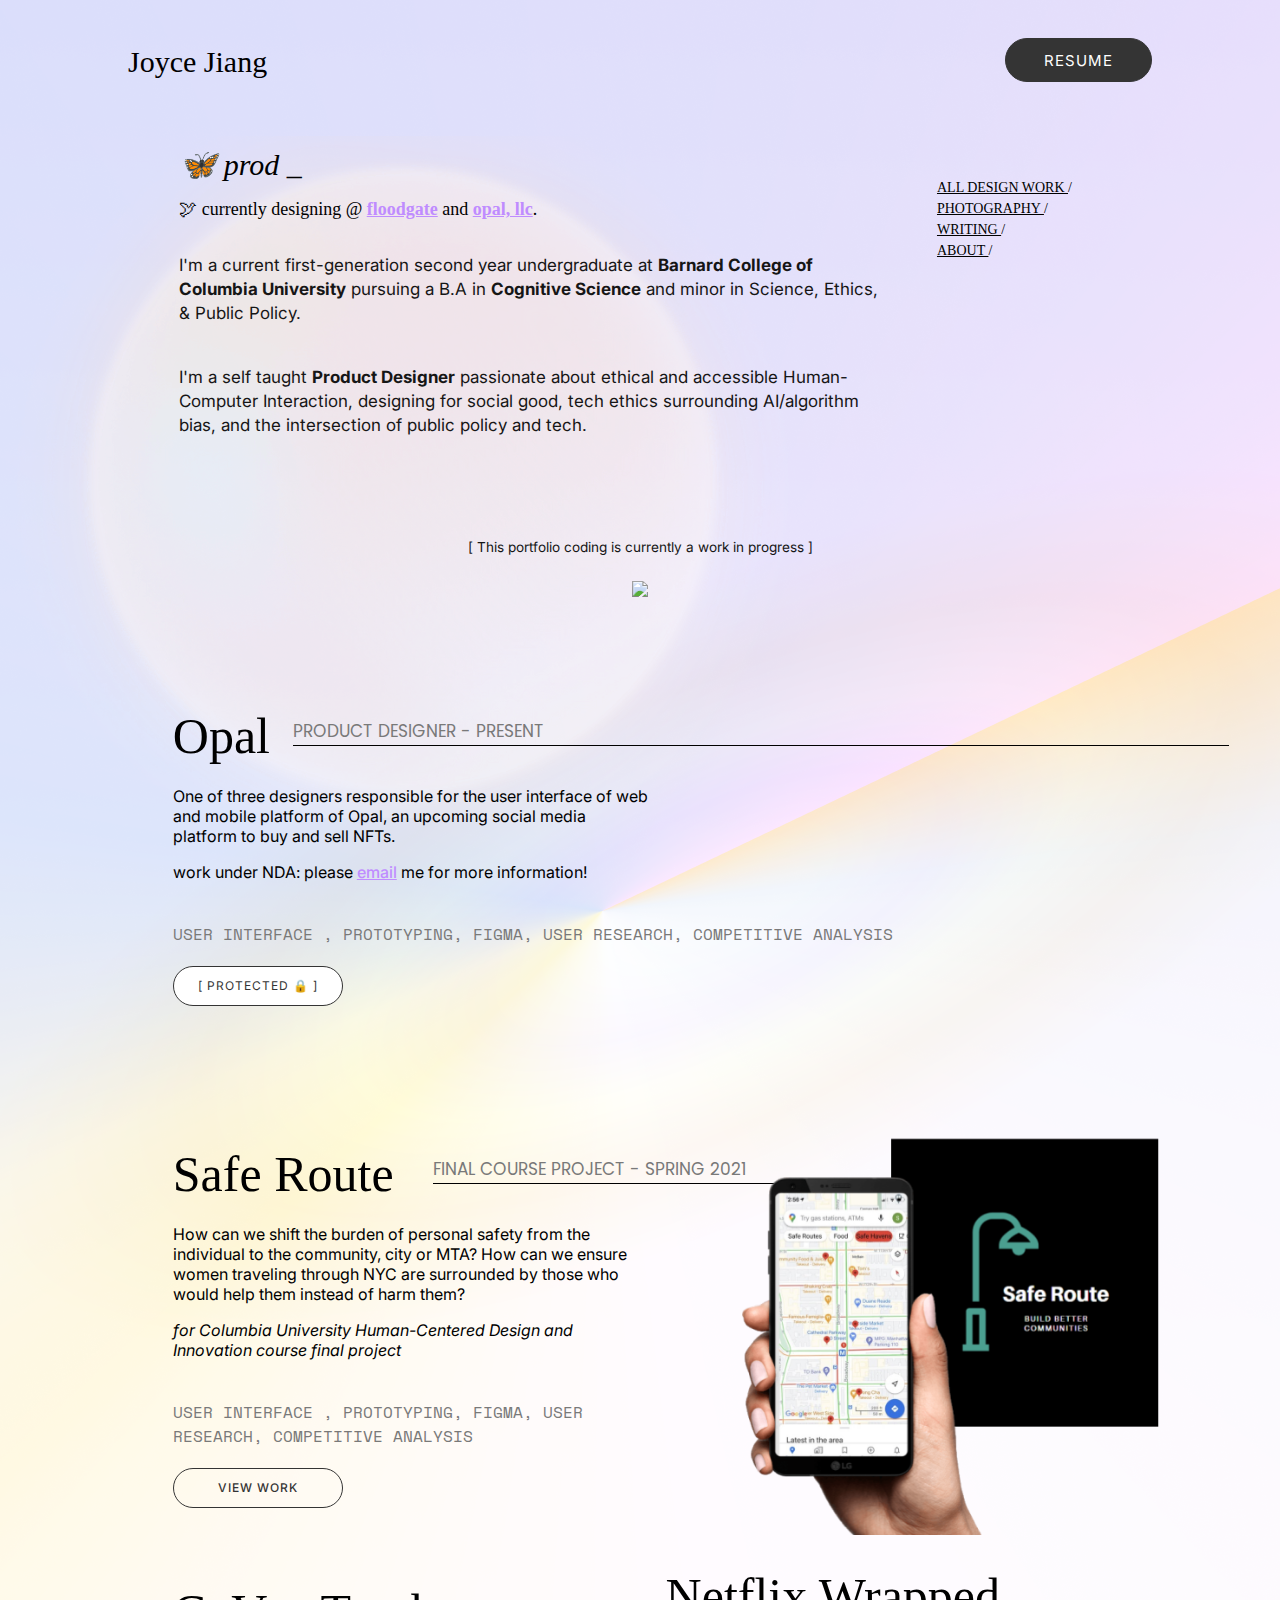
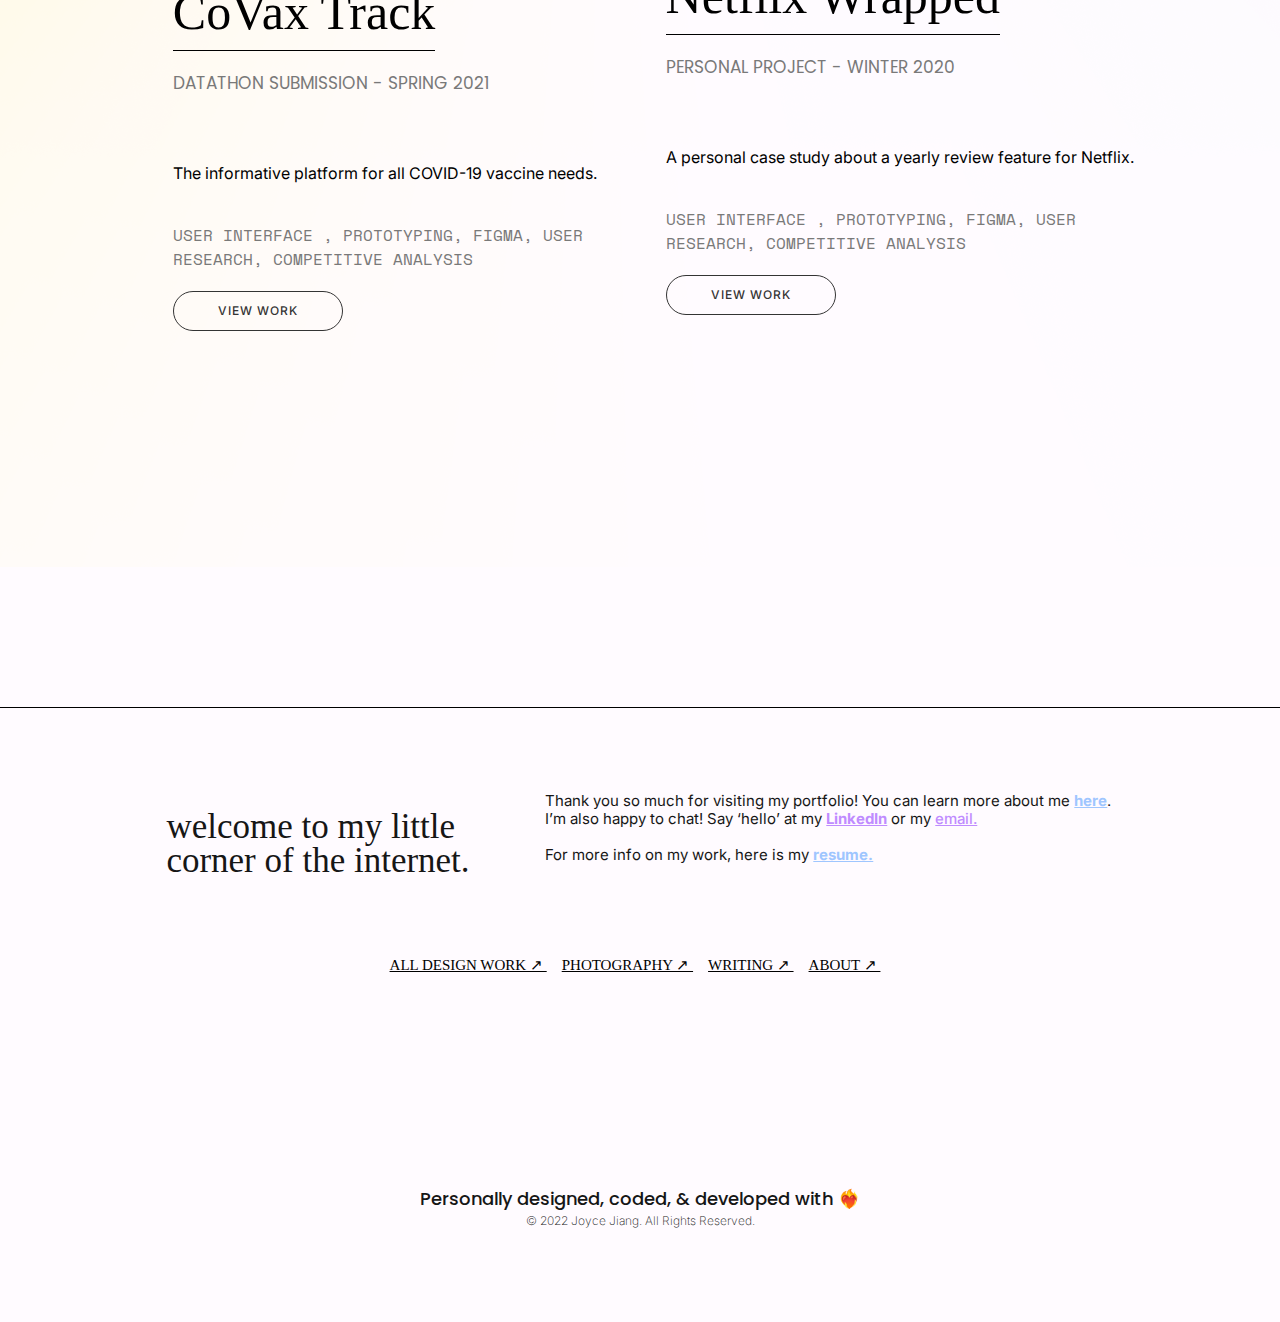
==== index.html @ e2beb971 "jan 1 minor edits from last" ====
<!DOCTYPE html>
<html lang="en">
  <head>
    <!-- bootstrap -->
    <link rel="stylesheet" href="https://stackpath.bootstrapcdn.com/bootstrap/4.3.1/css/bootstrap.min.css" integrity="sha384-ggOyR0iXCbMQv3Xipma34MD+dH/1fQ784/j6cY/iJTQUOhcWr7x9JvoRxT2MZw1T" crossorigin="anonymous">

    <meta charset="UTF-8">
    <meta name="description" content="Portfolio">
    <meta name="keywords" content="HTML, CSS, JavaScript">
   <meta name="author" content="Joyce Jiang, student at Barnard College">

    <title>Joyce Jiang | Portfolio</title>
    <link rel="shortcut icon" href="https://cdn-icons.flaticon.com/png/512/5846/premium/5846843.png?token=exp=1640408898~hmac=1f3a5d93629b63136ffb4ae230646868">

    <link rel="stylesheet" type="text/css" href="./css/style.css">
    <script src="https://ajax.googleapis.com/ajax/libs/jquery/2.1.3/jquery.min.js"></script>
    <script src="./js/index.js"></script>

     <meta name="viewport" content="width=device-width, initial-scale=1, shrink-to-fit=no">
     <!-- responsive design -->


      <!-- fonts -->
    <link rel="preconnect" href="https://fonts.gstatic.com">
    <link href="https://fonts.googleapis.com/css2?family=Inter:wght@300;400;500;600&display=swap" rel="stylesheet">
    <link href="https://fonts.googleapis.com/css2?family=Bellefair&display=swap" rel="stylesheet">
    <link href="https://fonts.googleapis.com/css2?family=Poppins:wght@500;600&display=swap" rel="stylesheet">
    <link rel="preconnect" href="https://fonts.gstatic.com" crossorigin>
    <link href="https://fonts.googleapis.com/css2?family=Space+Mono:ital,wght@0,400;0,700;1,400;1,700&display=swap" rel="stylesheet">
    <link href="https://fonts.googleapis.com/css2?family=Karla:wght@400;500;600&family=Space+Mono:ital,wght@0,400;0,700;1,400;1,700&display=swap" rel="stylesheet">
    <link rel="preconnect" href="https://fonts.gstatic.com" crossorigin>
  <link href="https://fonts.googleapis.com/css2?family=Libre+Caslon+Display&display=swap" rel="stylesheet">

  </head>

  <body>


    <nav>

      <div id="header">
        <span class="logo"> <a href="/">Joyce Jiang</a></span>

      <li><button class="resume_btn"><a href="https://drive.google.com/file/d/1JXN2VnirjGYLSc2lFNW6RbAVI03nHZUC/view?usp=sharing" target="_blank" >RESUME</a></button></li>
      </div>
      
    </nav>

  <div id="bioNlinks">

    <div class="bioBox">
      <h4 id="news">aspiring product designer / ux engineer ‣ she/they  ‣ NYC</h4><p>

      <h5>🕊 currently designing @ <a href="https://www.floodgate.com/"><b>floodgate</b></a> and <a href="https://www.linkedin.com/company/opal-la/mycompany/"><b>opal, llc</b></a>.</h5> 

      <br>

      <p>I'm a current first-generation second year undergraduate at <mark><b>Barnard College of Columbia University</b></mark> pursuing a B.A in <b><mark>Cognitive Science</mark></b> and minor in Science, Ethics, & Public Policy. </p>
      <BR>
      <p> I'm a self taught <b><mark>Product Designer</b></mark> passionate about ethical and accessible Human-Computer Interaction, designing for social good, tech ethics surrounding AI/algorithm bias, and the intersection of public policy and tech.
      </p> <br>
    </div>

    <script>(function (document) {
  const markers = [...document.querySelectorAll('mark')];
  
  const observer = new IntersectionObserver(entries => {
    entries.forEach((entry) => {
      if (entry.intersectionRatio > 0) {
        entry.target.style.animationPlayState = 'running';
        observer.unobserve(entry.target);
      }
    });
  }, {
    threshold: 0.8
  });
  
  markers.forEach(mark => {
    observer.observe(mark);
  });
})(document);</script>

    <div class='linkBox'>
      <span class="links">  <a href="https://www.notion.so/Design-Portfolio-a91e1d477b0a4b939ae954a51578eff0" target="_blank">ALL DESIGN WORK </a> / <span>
      <span class="links"> <a href="https://www.notion.so/Photography-Portfolio-e105809b7dbf46ec9c722bb00ac4fc60" target="_blank">PHOTOGRAPHY </a> / <span>
      <span class="links"><a href="./aboutme.html" target="_blank">WRITING </a> / <span>
      <span class="links"><a href="./about.html" target="_blank">ABOUT </a> / <span>
    </div>


  </div>

<p></p><p><p><p></p></p></p><br>

<p><center><small>[ This portfolio coding is currently a work in progress ]</small></center></p>

<center><a href="#featured"><img src="https://thumbs.gfycat.com/AcidicGlamorousCirriped-max-1mb.gif" height="50px"></a></center>

<p><p><p><p></p></p></p></p>

<div id="featured">

  <div class="project">
      <div class="column-32">
        <div class="description">
          <div class="titles_project">Opal</div>
          <div class="category">PRODUCT DESIGNER - PRESENT </div>
          <div class="details">
            One of three designers responsible for the user interface of web and mobile platform of Opal, an upcoming social media platform to buy and sell NFTs. <p></p>
            <p> work under NDA: please <a href = "mailto:jj3115@columbia.edu?subject = Feedback&body = Portfolio Inquiry: Opal, llc."><mark>email</mark></a> me for more information!</p>
          </div>
          <div class="tags">
            USER INTERFACE , PROTOTYPING, FIGMA, USER RESEARCH, COMPETITIVE ANALYSIS
          </div>
          <button class="btn-protect">[ PROTECTED 🔒 ]</button>
        </div>
      <!-- <div class="column-34"> -->
        <div class="featuredpost"><img src="https://static.wixstatic.com/media/6a9065_ade92d96174f4cf0b2f49026711b4fd1~mv2.png/v1/crop/x_0,y_76,w_1468,h_1706/fill/w_608,h_704,al_c,q_90,usm_0.66_1.00_0.01/BlueBusinesscard.webp" loading="eager" alt=""></div>
      <!-- </div> -->
    </div>
  </div> <!-- end of project -->

    <div class="project">
      <div class="column-32">
        <div class="description">
          <div class="titles_project">Safe Route</div>
          <div class="sfroutes-category">FINAL COURSE PROJECT - SPRING 2021 </div>
          <div class="details">
            <p>How can we shift the burden of personal safety from the individual to the community, city or MTA? How can we ensure women traveling through NYC are surrounded by those who would help them instead of harm them? </p>
            <p><i>for Columbia University Human-Centered Design and Innovation course final project </i> <p></p>
          </div> <!--details -->
          <div class="tags">
            USER INTERFACE , PROTOTYPING, FIGMA, USER RESEARCH, COMPETITIVE ANALYSIS
          </div> <!-- tags -->
          <button class="btn-reg"><a href="https://www.notion.so/Safe-Routes-b68aa414918341fa910c7f19296415b1">VIEW WORK</a></button>
        </div>
       <div class="column-34"> 
        <div class="sffeaturedpost"><img src="images/safe routes.png" loading="eager" alt=""></div>
    </div> 
    </div>
  </div>

  <div id="row">
    <div class="column">
      <div class="description">
        <div class="titles_project-2column">CoVax Track</div><p>
        <div class="category-2column">DATATHON SUBMISSION - SPRING 2021</div>
        <div class="featuredpostrow"><img src="https://static.wixstatic.com/media/6a9065_807fdd392ed64471b78038129ff59462~mv2.png/v1/fill/w_842,h_516,al_c,q_90,usm_0.66_1.00_0.01/mock%20up.webp" loading="eager" alt=""></div>
        <div class="details">
        The informative platform for all COVID-19 vaccine needs.</div>
        <div class="tags">
        USER INTERFACE , PROTOTYPING, FIGMA, USER RESEARCH, COMPETITIVE ANALYSIS</div>
        <button class="btn-reg"><a href="https://joycejiang.notion.site/CoVax-Track-cf80c15cdeb54f0dbd76ba4e8674e4fd">VIEW WORK</a></button>
      </div>
    </div>

    <div class="column">
      <div class="description">
        <div class="titles_project-2column">Netflix Wrapped</div>
        <div class="category-2column">PERSONAL PROJECT - WINTER 2020</div>

        <div class="featuredpostrow"><img src="https://static.wixstatic.com/media/6a9065_60569b303e704c7bbda3bed0ea19e1a0~mv2.png/v1/fill/w_693,h_414,al_c,lg_1,q_85/mockups%201.webp" loading="eager" alt=""></div>

        <div class="details">
        A personal case study about a yearly review feature for Netflix.</div>

        <div class="tags">
        USER INTERFACE , PROTOTYPING, FIGMA, USER RESEARCH, COMPETITIVE ANALYSIS</div>

        <button class="btn-reg"><a href="https://joycejiang.notion.site/Netflix-Wrapped-App-Feature-b109b94b10bf4c6badf181b36fa9b4f2">VIEW WORK</a></button>
      </div>
    </div>
  </div> <!-- end of row? -->
</div> <!-- featured -->


</body>

<footer>

<div id="footer_outer">

  <div class="footer_left"><span class="footerwelcome">welcome to my little <br>corner of the<span class="hoverline"> internet.</span></span></div>

  <div class="footer_about">

    Thank you so much for visiting my portfolio! You can learn more about me <a style="color:#9FC6FF;" href="./aboutme.html"><strong>here</strong></a>. I’m also happy to chat! Say ‘hello’ at my <a style="color:#99FC6FF;" href="https://www.linkedin.com/in/joyce--jiang/"><b>LinkedIn</b></a> or my <a href="mailto:jj3115@columbia.edu">email.</a>

    <p><br>For more info on my work, here is my <a style ="color: #9FC6FF;" href="https://drive.google.com/file/d/1JXN2VnirjGYLSc2lFNW6RbAVI03nHZUC/view?usp=sharing" target="_blank" ><strong>resume.</strong></a></p>

  </div>

  
    <div id="links">
      <center>
        <a href="https://www.notion.so/Design-Portfolio-a91e1d477b0a4b939ae954a51578eff0" target="_blank"><span class="hoverline">ALL DESIGN WORK ↗ </span></a>  &nbsp;&nbsp;

        <a href="https://www.notion.so/Photography-Portfolio-e105809b7dbf46ec9c722bb00ac4fc60" target="_blank"><span class="hoverline">PHOTOGRAPHY ↗ </span></a> &nbsp;&nbsp;

        <a href="./writing.html" target="_blank"><span class="hoverline"> WRITING ↗ </span></a> &nbsp;&nbsp;

        <a href="./aboutme.html" target="_blank"><span class="hoverline"> ABOUT ↗ </span></a>&nbsp;&nbsp;

    </center>
  </div>

  <div id="creds">
    <center>
    <h3>Personally designed, coded, & developed with ❤️‍🔥</h3>
    <p style="font-size:12px; font-weight:200;">© 2022 Joyce Jiang. All Rights Reserved.</p>
  </center>
  </div>

</div>
</footer>

</div>

</html>
---- css/style.css ----
::-webkit-scrollbar-thumb:vertical {
  background-color:#eee;
  -moz-border-radius:10px;
  -webkit-border-radius:10px;
}

::-webkit-scrollbar {
  width:7px;
  height:5px;
  background-image:linear-gradient(120deg, #FFE2B7 0%, #FCDFFF 100%);;
}

@font-face {
  font-family: "Ogg";
  src: url(./fonts/Ogg.ttf) format("truetype");
}

body {
  background-image: url(../images/background.png);
  background-position: center top;
  background-repeat: no-repeat;
  background-width: 100% auto;
  background-color: #FFFBFF;
  /*margin: auto;
  width: 80%;
  max-width: 1125px;
  min-width: 300px;*/
  color: #161616;
  text-align: left;
  font-family: 'Inter', sans-serif;
  font-size: 17px;
  cursor: url(http://i.imgur.com/2qleX.jpg), auto;
}

a{
  font-weight: 500;
  text-decoration: underline;
  color: #BF8CFF;
  cursor: url(http://i.imgur.com/2qleX.jpg), auto;
  transition:800ms ease all;
}

a:hover{
  color:  #9FC6FF;
  cursor: url(http://i.imgur.com/IepP2.jpg), auto;
  transition:800ms ease all;
}

#header {
  width:100%; 
  display: flex;
  justify-content: space-between;
  padding: 3% 10% 3% 10%;
}

.logo a{
  padding-top: 2%;
  font-family: "Ogg";
  color: black;
  font-size: 30px;
  font-weight: 400;
  text-decoration: none;
}

h1{
  font-family: 'Ogg';
  color: black;
  font-size: 30px;
  font-weight: 400;
  line-height: 15px;
  cursor: url(http://i.imgur.com/2qleX.jpg), auto;
}

h2{
  font-family: "Ogg";
  color: black;
  font-size: 25px;
  font-weight: 400;
  display:inline;
  line-height: 15px;
}

h3{
  font-family: 'Poppins', sans-serif;
  font-size: 18px;
}

h4{
  font-family: 'Ogg';
  color: black;
  font-size: 30px;
  font-weight: 500;
  font-style: italic;
}

h5{
  font-family: 'Ogg';
  color: black;
  font-size: 18px;
  font-weight: 400;
}

.hoverline {
  background-image: linear-gradient(120deg, #FFE2B7 0%, #FCDFFF 100%);
  background-repeat: no-repeat;
  background-size: 100% 0px;
  background-position: 0 57%;
  left: -2.5px;
  transition: background-size 0.25s ease-in;
}

.hoverline:hover {
  background-size: 100% 15px;
  background-position: 0 57%;
}

mark {
  --color1: #E9F4E8;
  --color2: #9FC6FF;
  --bg-height: 20%;
  all: unset;
  background-image: linear-gradient(var(--color1), var(--color2));
  background-position: 0 100%;
  background-repeat: no-repeat;
  background-size: 0 var(--bg-height);
  animation: highlight 800ms 1 ease-out;
  animation-fill-mode: forwards;
  animation-play-state: paused;
}

@keyframes highlight {
  to {
    background-size: 100% var(--bg-height);
  }
}

nav{
  background: transparent;
  width: 100%;
  text-align:center;
}

nav li{
    display:inline-block;
}

nav li a{
    color: #343434;
    text-decoration: none;
    font-size: 18px;
    font-family: 'Inter', sans-serif;
    font-weight: 400;
    letter-spacing: 1px;
    transition: 1s;
    background-image: linear-gradient(120deg, #9FC6FF 0%, #E9F4E8 100%);
    background-repeat: no-repeat;
    background-size: 100% 0px;
    background-position: 0 90%;
    transition: background-size 1s ease-in;
}

nav li a:hover{
  transition: 1s;
  background-size: 100% 5px;
  background-position: 0 57%;
}

.resume_btn{
  font-family: 'Inter', sans-serif;
  font-weight: 400;
  letter-spacing: 1px;
  border-radius: 25px;
  border: 1px solid #343434;
  background: #343434;
  width: 147px;
  height: 44px;
  transition:800ms ease all;
}


.resume_btn a{
  color: #fff;
  font-size: 15px;
  text-decoration: none;
  transition:800ms ease all;
}

.resume_btn:hover{
  border: 1px solid #343434;
  background: transparent;
  color:#343434;
  transition:800ms ease all;
}

.resume_btn a:hover{
  color:#343434;
  text-decoration: none;
  transition:800ms ease all;
}

.btn{
  left:0px;
  font-family: 'Inter', sans-serif;
  font-weight: 400;
  letter-spacing: 1px;
  border-radius: 25px;
  border: 1px solid #343434;
  background: #343434;
  position:relative;
  width: 147px;
  height: 44px;
  transition:800ms ease all;
}

.btn a{
  color: #fff;
  font-size: 15px;
  text-decoration: none;
  transition:800ms ease all;
}

.btn:hover{
  border: 1px solid #343434;
  background: transparent;
  color:#343434;
  transition:800ms ease all;
}

.btn a:hover{
  color:#343434;
  text-decoration: none;
  transition:800ms ease all;
}

#bioNlinks {
  width: 100%;
  padding: 2% 12% 0% 14%;
  align-items: center;
  display: inline-flex;
  /*margin: auto;
  justify-content: space-around;
  */
}

.bioBox {
  width: 60%;
  line-height:24px;
  height: auto;
  flex-grow: 1;
}

.linkBox {
  width: 25%;
  height: 100px;
  text-align: left;
  margin-top:-18%;
  padding-left: 5%;
}

.links{
  font-family: "Ogg";
  color: black;
  font-size: 14px;
  font-weight: 400;
  display:block;
  text-align:left;
}

.links a{
  color: black;
}


#row {
  flex-direction: row;
}

hr{
  display: inline-grid;
  height: 1px;
  border: 0;
  border-top: 1px solid black;
  margin: 1em 0;
  width:30%;
  padding: 2px;
}

#featured {
  padding: 0% 13% 0% 10%;
}

.project {
  display: -webkit-box;
  display: -webkit-flex;
  display: -ms-flexbox;
  display: flex;
  width: 000px;
  height: 470px;
  max-width: 100%;
  min-width: 100%;
  margin-right: 0px;
  margin-bottom: 0px;
  margin-left: 0px;
  -webkit-box-orient: vertical;
  -webkit-box-direction: normal;
  -webkit-flex-direction: column;
  -ms-flex-direction: column;
  flex-direction: column;
  -webkit-box-pack: center;
  -webkit-justify-content: center;
  -ms-flex-pack: center;
  justify-content: center;
  text-decoration: none;
}

.project-2column {
  display: -webkit-box;
  display: -webkit-flex;
  display: -ms-flexbox;
  display: flex;
  width: 000px;
  height: 440px;
  max-width: 50%;
  min-width: 50%;
  margin-right: 0px;
  margin-bottom: 0px;
  margin-left: 0px;
  -webkit-box-orient: vertical;
  -webkit-box-direction: normal;
  -webkit-flex-direction: column;
  -ms-flex-direction: column;
  flex-direction: column;
  -webkit-box-pack: center;
  -webkit-justify-content: center;
  -ms-flex-pack: center;
  justify-content: center;
  text-decoration: none;
}

.column-32 {
  display: -webkit-box;
  display: -webkit-flex;
  display: -ms-flexbox;
  display: flex;
  -webkit-box-align: center;
  -webkit-align-items: center;
  -ms-flex-align: center;
  align-items: center;
}

.description {
  margin-top: 0%;
  margin-left: 3.5vw;
}

.titles_project{
  font-family: "Ogg";
  color: black;
  font-size: 50px;
  font-weight: 400;
  text-align:left;
  float: left;
  -webkit-box-pack: start;
  -webkit-justify-content: flex-start;
  -ms-flex-pack: start;
  justify-content: flex-start;
}

.titles_project-2column{
  font-family: "Ogg";
  color: black;
  border-bottom:  1px solid black;
  font-size: 50px;
  font-weight: 400;
  text-align:left;
  float: left;
  margin-top: 2px;
}

.category{
  border-bottom: 1px solid black;
  font-family: 'Poppins', sans-serif;
  color:#797979;
  text-align: left;
  margin-left: 120px;
  margin-top: 20px;
  width: 130%;
  -webkit-box-pack: start;
  -webkit-justify-content: flex-start;
  -ms-flex-pack: start;
  justify-content: flex-start;
}

.category-2column{
  font-family: 'Poppins', sans-serif;
  color:#797979;
  text-align: left;
  width: auto;
  display: inline-grid;
  padding-top: 20px;
}


.column {
  float: left;
  width: 50%;
}

/* Clear floats after the columns */
.row:after {
  content: "";
  display: table;
  clear: both;
}

.sfroutes-category{
  border-bottom: 1px solid black;
  font-family: 'Poppins', sans-serif;
  color:#797979;
  text-align: left;
  margin-left: 260px;
  margin-top: 20px;
  width: 105%;
  -webkit-box-pack: start;
  -webkit-justify-content: flex-start;
  -ms-flex-pack: start;
  justify-content: flex-start;
}

.details {
  width: 480px;
  margin-top: 40px;
  margin-bottom: 40px;
  color: #000;
  font-size: 16px;
  line-height: 20px;
  font-weight: 400;
  text-decoration: none;
}

.featuredpost img {
  max-height: 400px;
  margin-left: 7vw;
  margin-top: 2vw;
  transition:800ms ease all;
}

.sffeaturedpost img {
  max-height: 400px;
  margin-left: 7vw;
  margin-top: 2vw;
  transition:800ms ease all;
}

.featuredpost img: hover{
  margin-top: 6vw;
  transition:800ms ease all;
}

.featuredpostrow img {
  max-height: 270px;
  margin-top: 2vw;
  transition:800ms ease all;
}

.featuredpostrow: hover{
  margin-top: 16vw;
  transition:800ms ease all;
}

.tags {
  font-family: 'Space Mono', monospace;
  color:#797979;
  font-size: 16px;
  display: -webkit-box;
  display: -webkit-flex;
  display: -ms-flexbox;
  display: flex;
  margin-top: 0px;
  -webkit-box-pack: start;
  -webkit-justify-content: flex-start;
  -ms-flex-pack: start;
  justify-content: flex-start;
}

.tag {
  font-family: 'Space Mono', monospace;
  color: #fff;
  font-size: 15px;
  font-weight: 300;
  text-align: center;
  width: auto;
}


.btn-protect{
  font-family: 'Inter', sans-serif;
  font-weight: 400;
  letter-spacing: 1px;
  border-radius: 20px;
  position:relative;
  width: 170px;
  height: auto;
  border: 1px solid #343434;
  background: white;
  color:#343434;
  margin-top:  20px;
  padding: 10px;
  font-size:  12px;
  transition:800ms ease all;
  cursor: no-drop;
}

.btn-reg{
  font-family: 'Inter', sans-serif;
  font-weight: 400;
  letter-spacing: 1px;
  border-radius: 20px;
  position:relative;
  width: 170px;
  height: auto;
  border: 1px solid #343434;
  background: transparent;
  color:#343434;
  margin-top:  20px;
  padding: 10px;
  font-size:  12px;
  transition:800ms ease all;
  cursor: no-drop;
}

.btn-reg a{
  color:#343434;
  text-decoration: none;
  transition:800ms ease all;
}

.btn-reg:hover{
  border: 1px solid #343434;
  background: #343434;
  text-color:#fff;
  transition:800ms ease all;
}

.btn-reg a:hover{
  color:#fff;
  text-decoration: none;
  transition:800ms ease all;
}


/* footer */

#footer_outer{
  margin-top: 750px;
  width: 100%;
  border-top: 1px solid black;
  padding: 5% 13% 0% 13%;
}

.footerwelcome{
  display: inline;
  font-family: "Ogg";
  font-size: 35px;
  line-height:30px;
}

.footer_left{
  margin-top: 30px;
  padding-top: 10px;
  width: 40%;
  Float: left;
  display:inline;
  height: 150px;
}

.footer_about{
  width: 60%;
  float: right;
  display:inline;
  font-size:15px;
  line-height:18px;
  font-weight:400;
  margin-bottom: 50px;
  margin-top: 10px;
  padding-top: 10px;
  height:auto;
}

#creds{
  text-align: center;
  display:block;
  margin-top:220px;
  line-height:5px;
  padding-bottom: 80px;
}


#links{
  text-align: right;
  margin-top:20%;
  line-height:5px;
}

#links a{
  font-family: "Ogg";
  color: black;
  font-size: 15px;
  font-weight: 400;
  display:inline;
  text-align:right;
}

/* sizing layouting */
@media screen and (min-width:  1920px){
  .featured {
    margin-right: 260px;
    margin-left: 260px;
  }

  .project {
    width: auto;
    height: 680px;
  }
  .details {
    width: 70%;
  }
  /*
  .featuredpostimg {
    max-width: 100%;
    max-height: 100%;
    margin-left: 0vw;
  } */
  .detailtag {
    width: 130px;
  }
  .detailtag.ux {
    width: 20%;
  }
  .detailtag.ui {
    width: 18%;
  }
}

@media screen and (min-width:  1440px){
  .featured{
    margin-right:  100px;
    margin-left:  100px;
  }
  .detailtag {
    width: 130px;
  }
  .featuredpostimg {
    margin-left: -1vw;
  }
  .detailtag.animations {
    width: 32%;
  }

}


@media screen and (min-width:  1280px){
   .project {
    margin-bottom: 0px;
  }

  .featuredpostimg {
    max-width: 100%;
    max-height: 100%;
    margin-left: 1vw;
  }

   .projectlink {
    margin-bottom: 60px;
    text-decoration: none;
  }

  .tags {
    -webkit-box-pack: start;
    -webkit-justify-content: flex-start;
    -ms-flex-pack: start;
    justify-content: flex-start;
  }
  .tag {
    color: #fff;
    font-size: 15px;
    font-weight: 300;
  }
  .detailtag {
    width: 128px;
    margin-right: 40px;
  }
  .detailtag.case {
    width: 80px;
  }
  .detailtag.ui {
    width: 140px;
  }
}

@media screen and (max-width: 991px){
.project {
    height: auto;
    max-height: 100%;
    min-height: 100%;
    -webkit-box-pack: center;
    -webkit-justify-content: center;
    -ms-flex-pack: center;
    justify-content: center;
    -webkit-box-align: stretch;
    -webkit-align-items: stretch;
    -ms-flex-align: stretch;
    align-items: stretch;
  }

  .column-32 {
    display: -webkit-box;
    display: -webkit-flex;
    display: -ms-flexbox;
    display: flex;
    -webkit-box-orient: vertical;
    -webkit-box-direction: normal;
    -webkit-flex-direction: column;
    -ms-flex-direction: column;
    flex-direction: column;
    -webkit-flex-wrap: nowrap;
    -ms-flex-wrap: nowrap;
    flex-wrap: nowrap;
  }

  .description {
    margin-left: 15vw;
    margin-top:  5vw;
  }

  .details {
    width: 480px;
    margin-top: 20px;
    margin-bottom: 40px;
    padding-bottom: 0px;
    font-size: 12px;
  }

  .column-34 {
    display: -webkit-box;
    display: -webkit-flex;
    display: -ms-flexbox;
    display: flex;
    height:  100px;
    margin-top: 10px;
  }

  .tags {
    display: none;
  }

}

@media screen and (max-width:  767px){
  .project {
    height: auto;
  }
  .description {
    margin-top: 10%;
  }
  .details {
    width: auto;
    font-size: 12px;
    line-height: 15px;
  }
  .featuredpostimg {
    max-width: 100%;
    max-height: 100%;
    margin-left: 1vw;
  }
}

@media screen and (max-width: 500px){

  .logo a{
    padding-bottom: 5%;
    font-size: 20px;
  }

  .resume_btn{
    width: 107px;
    height: 34px;
  }

  .resume_btn a{
    font-size: 11px;
  }

  #bioNlinks{
    padding: 4% 10% 0% 10%;
    display: block;
  }

  .bioBox {
    width: 100%;
    line-height:24px;
    flex-grow: 1;
    font-size: 13px;
    line-height: 19px;
  }

  .linkBox {
    width: 100%;
    margin-top: 1%;
    height: 5%;
    padding-left: 0%;
  }

  .links{
    font-size: 12px;
    padding-right: 5%;
    display:inline-flex;
    text-align: center;
    justify-content: space-between;
  }

  h4{ /* typinig title */
    font-size: 19px;
  }

  h5{ /*currently headline */
    font-size: 14px;
  }

  #featured {
    padding: 0% 10% 0% 10%;
    width: 100%;
  }

  .description {
    margin-left: 0%;
  }

  .details {
    width: 100%;
    font-size: 12px;
    line-height: 20px;
    padding-top: 3%;
  }

  .tags {
    font-size: 13px;
  }

  .btn-protect{
    width: 147px;
    height: 36px;
    font-size:  11px;
    margin-top: 30%;
    margin-left: 60%;
  }

  .titles_project{
    font-size: 30px;
  }

  .category{
    font-size: 15px;
    margin-left: 22%;
    margin-top: 2%;
    width: 80%;
  }

  .featuredpost img {
    max-height: 200px;
    margin-left: -40%;
    margin-top: -90%;
    z-index:  0.2;
  }

  .sffeaturedpost img {
    max-height: 180px;
    margin-left: 35%;
    margin-top: -50%;
    transition:800ms ease all;
  }

  .btn-reg{
    width: 137px;
    height: 37px;
    font-size:  11px;
  }

  .sfroutes-category{
    font-size: 15px;
    margin-left: 0%;
    margin-top:14%;
    width: 100%;
  }

  .category-2column{
    font-size:  15px;
    padding-top: 2%;
    margin-left: 0%;
    margin-top:0%;
    width: 100%;
    border-bottom:  1px solid black;
    }

  #row {
    flex-direction: column;
  }

  .column {
    float: left;
    width: 100%;
  }

  .titles_project-2column{
    font-size: 20px;
    margin-top: 2px;
    border: none;
  }

  .featuredpostrow img {
    max-width: 100%;
  }


  #footer_outer{
    margin-top:260%;
    width: 100%;
    border-top: 1px solid black;
    padding: 5% 5% 0% 5%;
    display: block;
    flex-direction:  column;
  }

  .footerwelcome{
    display: inline;
    font-family: "Ogg";
    font-size: 15px;
    line-height:20px;
  }

  .footer_left{
    margin-top: 4%;
    padding-top: 2%;
    height: 150px;
    display: block;
    width: 50%;
    flex-direction:  column;
  }

  .footer_about{
    font-size:11px;
    line-height: 13px;
    padding-top: 0%;
    display: block;
    flex-direction:  column;
    width: 50%;
  }

    #creds{
    text-align: center;
    display:block;
    margin-top:10%;
    line-height:5px;
    padding-bottom: 30px;
  }

  #links{
    margin-top:37%;
    line-height:5px;
    width:  100%;
    flex-direction:  row;
  }

  #links a{
    display:inline-block;
    width:  100%;
    padding: 0.9%;
    font-size: 13px;
    line-height: -3px;
  }
  h3{/* personally designed */
    font-family: 'Poppins', sans-serif;
    font-size: 14px;
  }

}
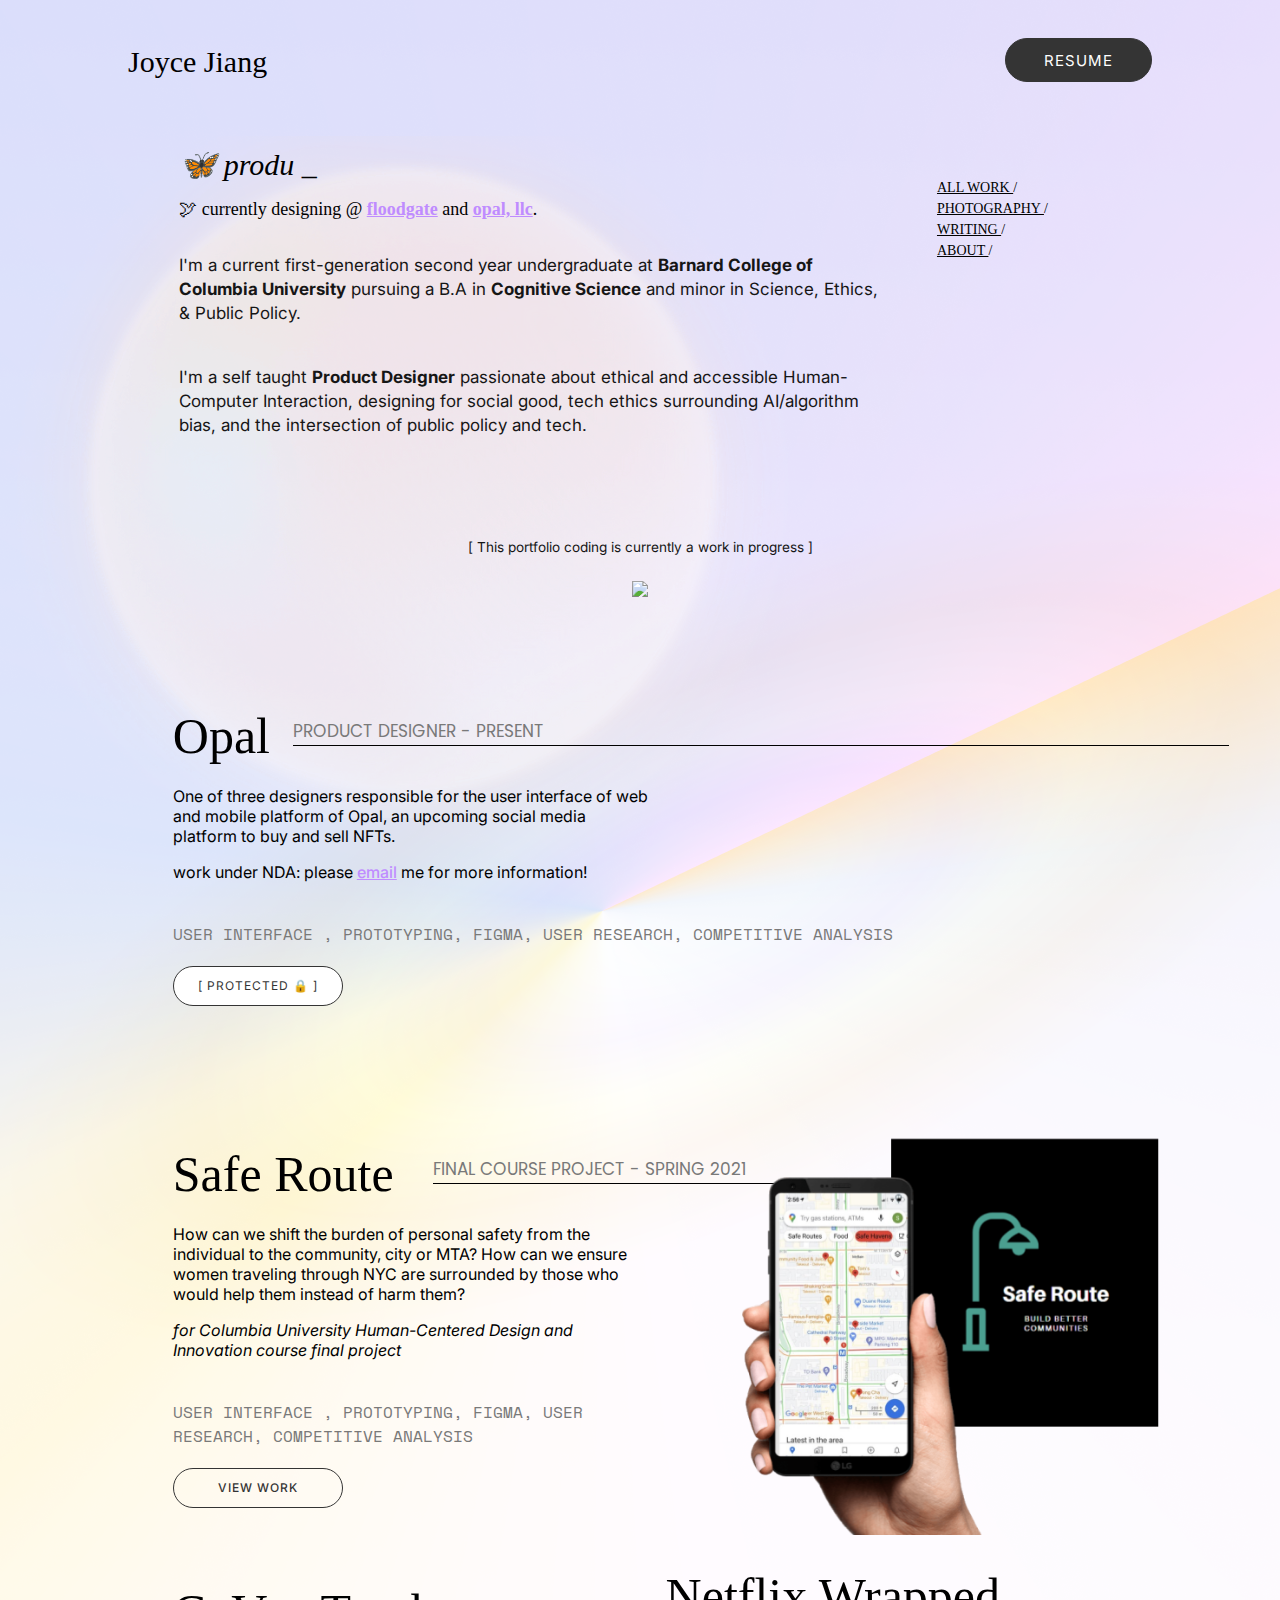
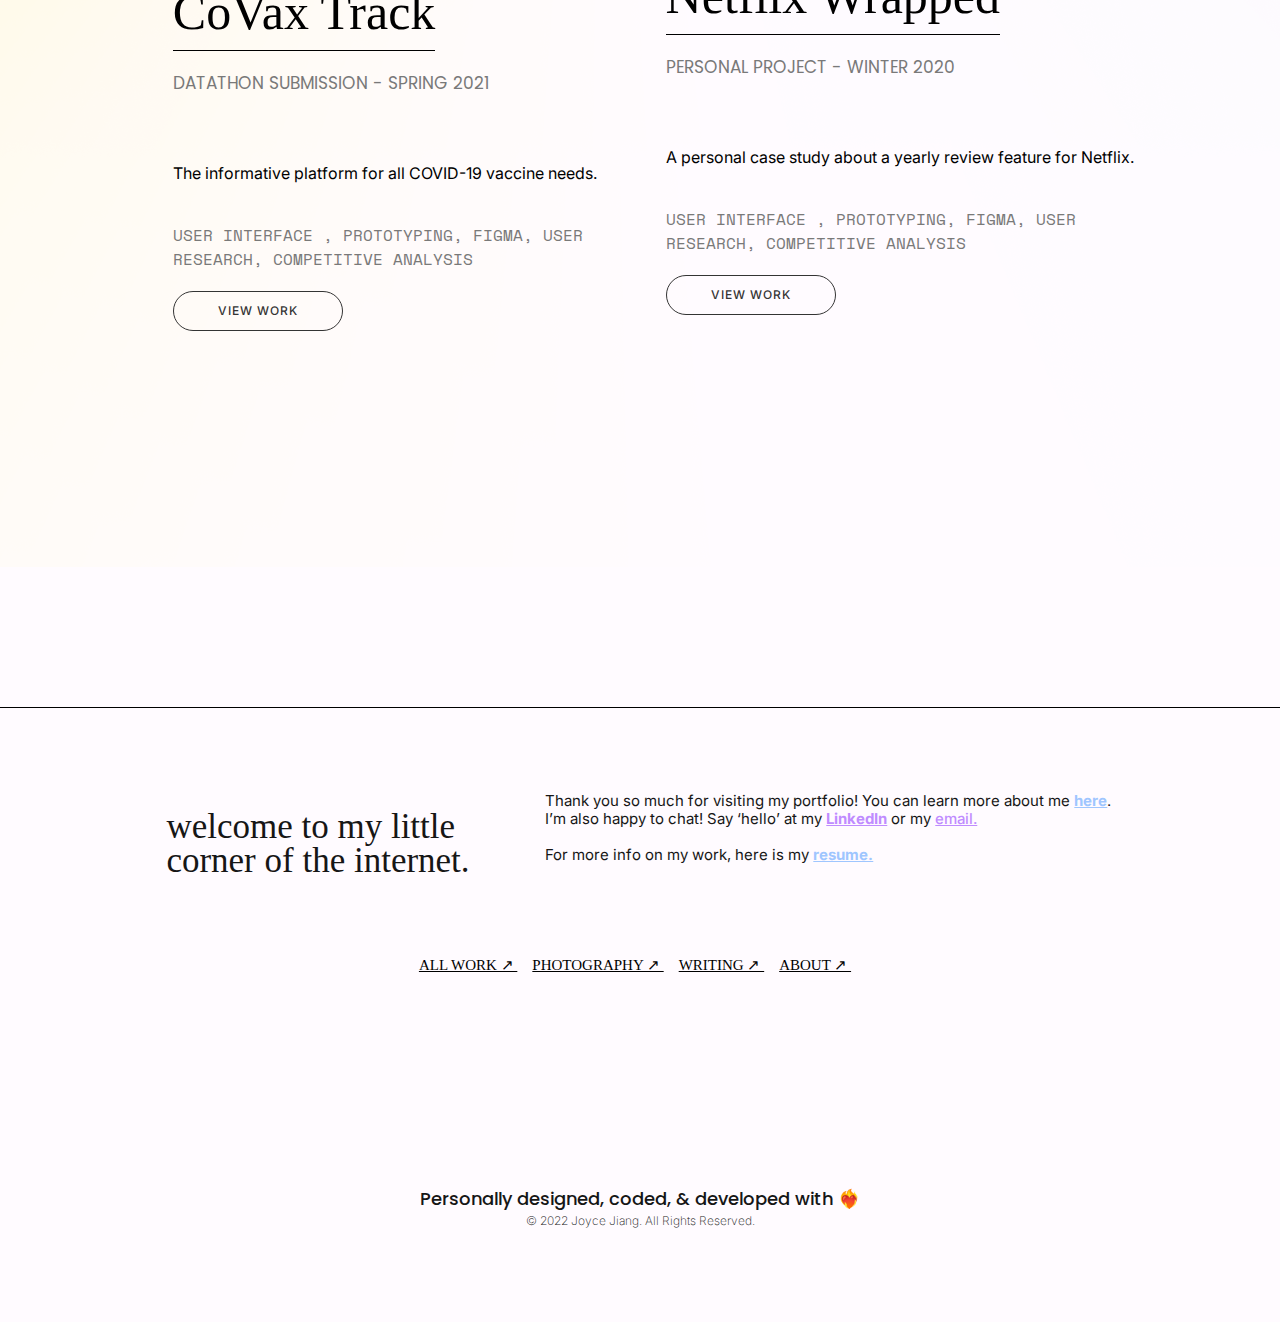
==== commit 2432a045: "sf case study page" ====
--- a/index.html
+++ b/index.html
@@ -81,9 +81,9 @@
 })(document);</script>
 
     <div class='linkBox'>
-      <span class="links">  <a href="https://www.notion.so/Design-Portfolio-a91e1d477b0a4b939ae954a51578eff0" target="_blank">ALL DESIGN WORK </a> / <span>
+      <span class="links">  <a href="https://www.notion.so/Design-Portfolio-a91e1d477b0a4b939ae954a51578eff0" target="_blank">ALL WORK </a> / <span>
       <span class="links"> <a href="https://www.notion.so/Photography-Portfolio-e105809b7dbf46ec9c722bb00ac4fc60" target="_blank">PHOTOGRAPHY </a> / <span>
-      <span class="links"><a href="./aboutme.html" target="_blank">WRITING </a> / <span>
+      <span class="links"><a href="./writing.html" target="_blank">WRITING </a> / <span>
       <span class="links"><a href="./about.html" target="_blank">ABOUT </a> / <span>
     </div>
 
@@ -184,7 +184,7 @@
 
   <div class="footer_about">
 
-    Thank you so much for visiting my portfolio! You can learn more about me <a style="color:#9FC6FF;" href="./aboutme.html"><strong>here</strong></a>. I’m also happy to chat! Say ‘hello’ at my <a style="color:#99FC6FF;" href="https://www.linkedin.com/in/joyce--jiang/"><b>LinkedIn</b></a> or my <a href="mailto:jj3115@columbia.edu">email.</a>
+    Thank you so much for visiting my portfolio! You can learn more about me <a style="color:#9FC6FF;" href="./about.html"><strong>here</strong></a>. I’m also happy to chat! Say ‘hello’ at my <a style="color:#99FC6FF;" href="https://www.linkedin.com/in/joyce--jiang/"><b>LinkedIn</b></a> or my <a href="mailto:jj3115@columbia.edu">email.</a>
 
     <p><br>For more info on my work, here is my <a style ="color: #9FC6FF;" href="https://drive.google.com/file/d/1JXN2VnirjGYLSc2lFNW6RbAVI03nHZUC/view?usp=sharing" target="_blank" ><strong>resume.</strong></a></p>
 
@@ -193,13 +193,13 @@
   
     <div id="links">
       <center>
-        <a href="https://www.notion.so/Design-Portfolio-a91e1d477b0a4b939ae954a51578eff0" target="_blank"><span class="hoverline">ALL DESIGN WORK ↗ </span></a>  &nbsp;&nbsp;
+        <a href="https://www.notion.so/Design-Portfolio-a91e1d477b0a4b939ae954a51578eff0" target="_blank"><span class="hoverline">ALL WORK ↗ </span></a>  &nbsp;&nbsp;
 
         <a href="https://www.notion.so/Photography-Portfolio-e105809b7dbf46ec9c722bb00ac4fc60" target="_blank"><span class="hoverline">PHOTOGRAPHY ↗ </span></a> &nbsp;&nbsp;
 
         <a href="./writing.html" target="_blank"><span class="hoverline"> WRITING ↗ </span></a> &nbsp;&nbsp;
 
-        <a href="./aboutme.html" target="_blank"><span class="hoverline"> ABOUT ↗ </span></a>&nbsp;&nbsp;
+        <a href="./about.html" target="_blank"><span class="hoverline"> ABOUT ↗ </span></a>&nbsp;&nbsp;
 
     </center>
   </div>
--- a/css/style.css
+++ b/css/style.css
@@ -1,3 +1,5 @@
+@import url('https://fonts.googleapis.com/css2?family=Cormorant:ital,wght@0,300;0,400;0,500;0,600;0,700;1,300;1,400;1,500;1,600;1,700&display=swap');
+
 ::-webkit-scrollbar-thumb:vertical {
   background-color:#eee;
   -moz-border-radius:10px;
@@ -11,8 +13,8 @@
 }
 
 @font-face {
-  font-family: "Ogg";
-  src: url(./fonts/Ogg.ttf) format("truetype");
+  font-family: 'Ogg', serif;
+  src: url(../fonts/Ogg.ttf) format("truetype");
 }
 
 body {
@@ -55,7 +57,7 @@
 
 .logo a{
   padding-top: 2%;
-  font-family: "Ogg";
+  font-family: 'Ogg', serif;
   color: black;
   font-size: 30px;
   font-weight: 400;
@@ -63,16 +65,16 @@
 }
 
 h1{
-  font-family: 'Ogg';
+  font-family: 'Ogg', serif;
   color: black;
-  font-size: 30px;
+  font-size: 50px;
   font-weight: 400;
   line-height: 15px;
   cursor: url(http://i.imgur.com/2qleX.jpg), auto;
 }
 
 h2{
-  font-family: "Ogg";
+  font-family: 'Ogg', serif;
   color: black;
   font-size: 25px;
   font-weight: 400;
@@ -86,7 +88,7 @@
 }
 
 h4{
-  font-family: 'Ogg';
+  font-family: 'Ogg', serif;
   color: black;
   font-size: 30px;
   font-weight: 500;
@@ -94,7 +96,7 @@
 }
 
 h5{
-  font-family: 'Ogg';
+  font-family: 'Ogg', serif;
   color: black;
   font-size: 18px;
   font-weight: 400;
@@ -258,7 +260,7 @@
 }
 
 .links{
-  font-family: "Ogg";
+  font-family: 'Ogg', serif;
   color: black;
   font-size: 14px;
   font-weight: 400;
@@ -354,7 +356,7 @@
 }
 
 .titles_project{
-  font-family: "Ogg";
+  font-family: 'Ogg', serif;
   color: black;
   font-size: 50px;
   font-weight: 400;
@@ -367,7 +369,7 @@
 }
 
 .titles_project-2column{
-  font-family: "Ogg";
+  font-family: 'Ogg', serif;
   color: black;
   border-bottom:  1px solid black;
   font-size: 50px;
@@ -560,7 +562,7 @@
 
 .footerwelcome{
   display: inline;
-  font-family: "Ogg";
+  font-family: 'Ogg', serif;
   font-size: 35px;
   line-height:30px;
 }
@@ -603,7 +605,7 @@
 }
 
 #links a{
-  font-family: "Ogg";
+  font-family: 'Ogg', serif;
   color: black;
   font-size: 15px;
   font-weight: 400;
@@ -934,7 +936,7 @@
 
   .footerwelcome{
     display: inline;
-    font-family: "Ogg";
+    font-family: 'Ogg', serif;
     font-size: 15px;
     line-height:20px;
   }
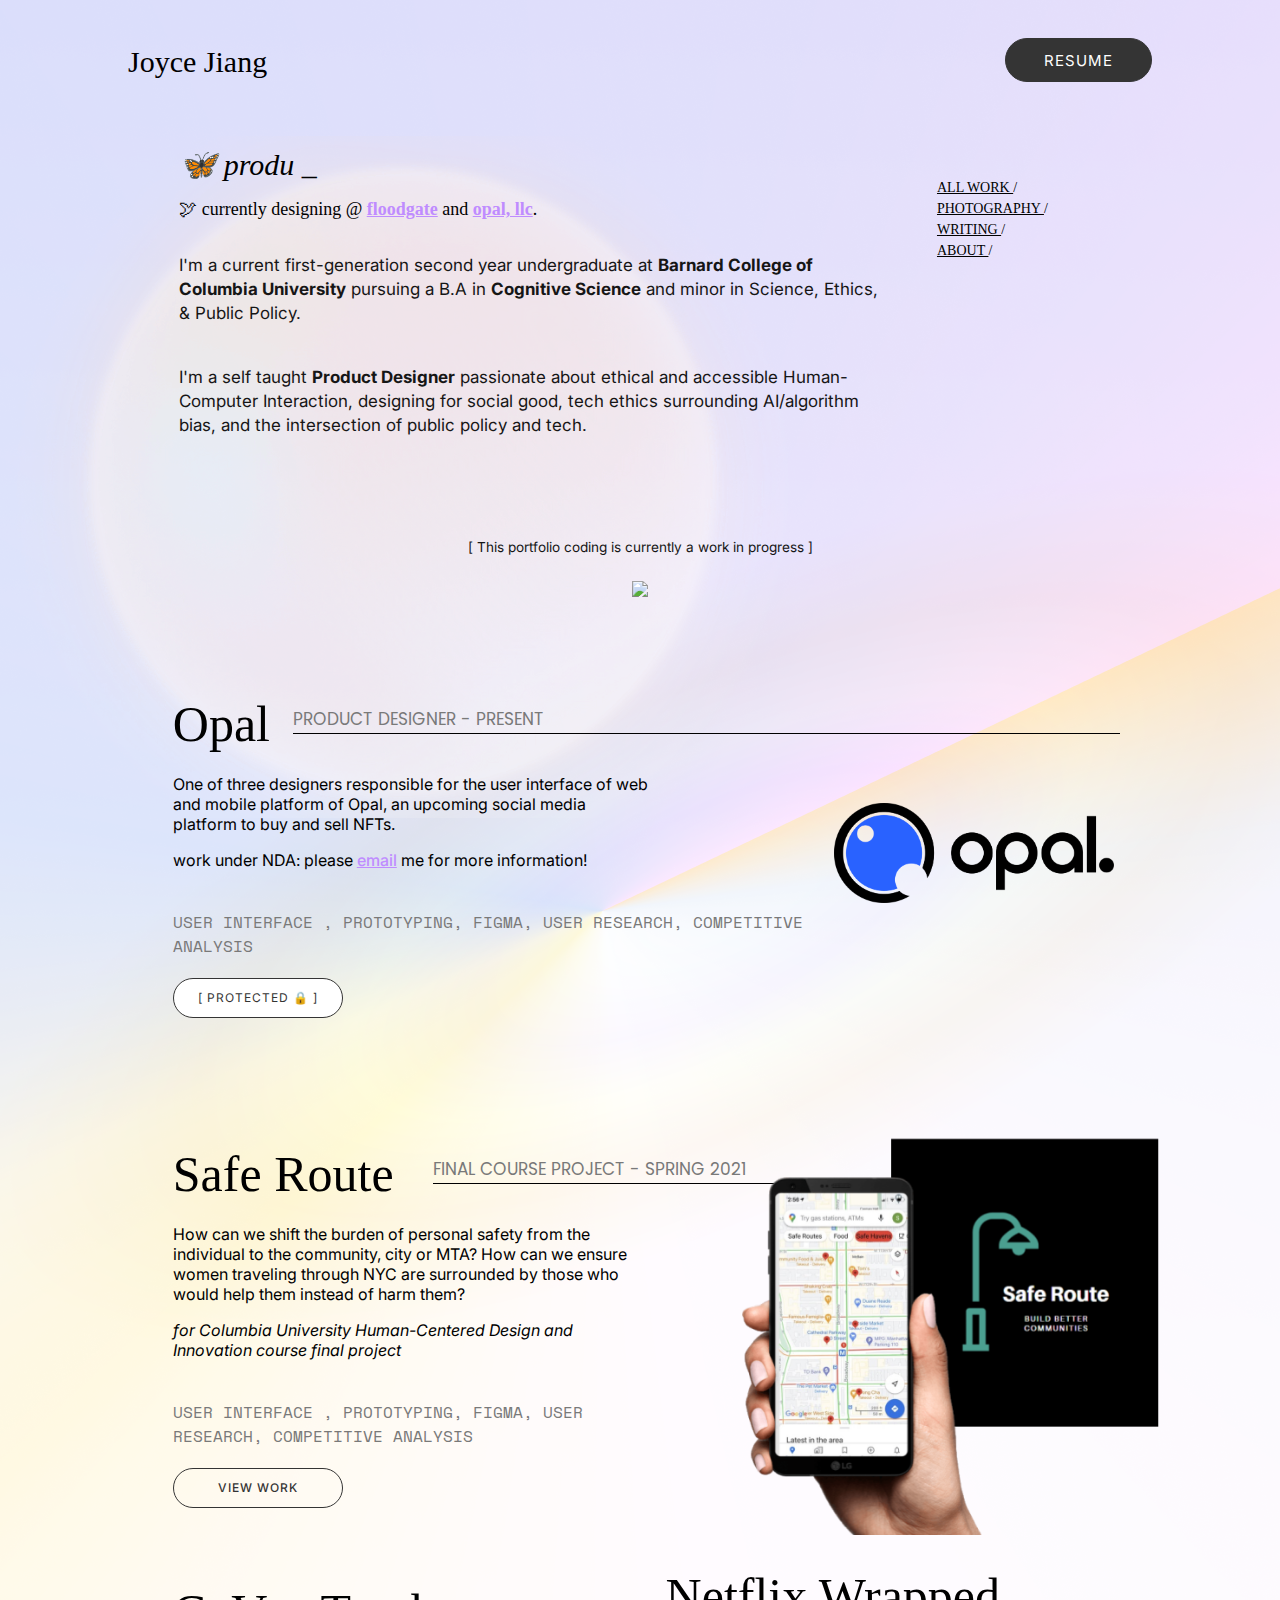
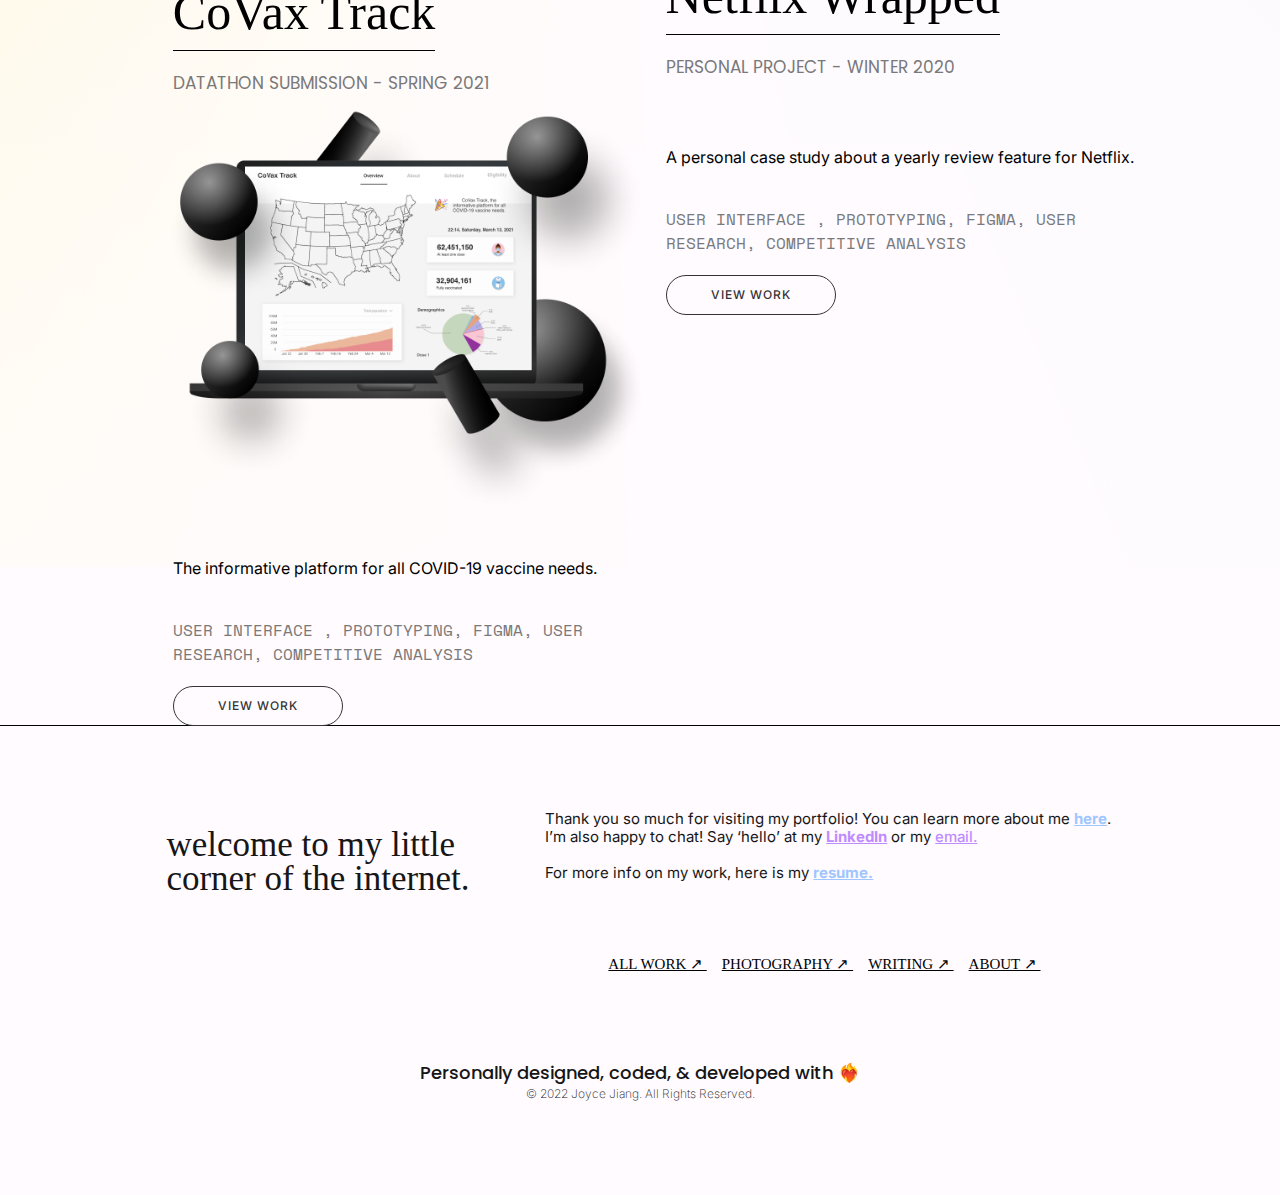
==== commit 575c5862: "updating mockups" ====
--- a/index.html
+++ b/index.html
@@ -81,7 +81,7 @@
 })(document);</script>
 
     <div class='linkBox'>
-      <span class="links">  <a href="https://www.notion.so/Design-Portfolio-a91e1d477b0a4b939ae954a51578eff0" target="_blank">ALL WORK </a> / <span>
+      <span class="links">  <a href="https://joycejiang.notion.site/hi-i-m-Joyce-ac3a982149234b02b89e63e9a3ca68ec" target="_blank">ALL WORK </a> / <span>
       <span class="links"> <a href="https://www.notion.so/Photography-Portfolio-e105809b7dbf46ec9c722bb00ac4fc60" target="_blank">PHOTOGRAPHY </a> / <span>
       <span class="links"><a href="./writing.html" target="_blank">WRITING </a> / <span>
       <span class="links"><a href="./about.html" target="_blank">ABOUT </a> / <span>
@@ -115,7 +115,7 @@
           <button class="btn-protect">[ PROTECTED 🔒 ]</button>
         </div>
       <!-- <div class="column-34"> -->
-        <div class="featuredpost"><img src="https://static.wixstatic.com/media/6a9065_ade92d96174f4cf0b2f49026711b4fd1~mv2.png/v1/crop/x_0,y_76,w_1468,h_1706/fill/w_608,h_704,al_c,q_90,usm_0.66_1.00_0.01/BlueBusinesscard.webp" loading="eager" alt=""></div>
+        <div class="featuredpost"><img src="images/opallogo.png" loading="eager" alt=""></div>
       <!-- </div> -->
     </div>
   </div> <!-- end of project -->
@@ -132,7 +132,7 @@
           <div class="tags">
             USER INTERFACE , PROTOTYPING, FIGMA, USER RESEARCH, COMPETITIVE ANALYSIS
           </div> <!-- tags -->
-          <button class="btn-reg"><a href="https://www.notion.so/Safe-Routes-b68aa414918341fa910c7f19296415b1">VIEW WORK</a></button>
+          <button class="btn-reg"><a href="https://joycejiang.notion.site/safe-route-33015bb88d4b4ca395a5f7b8f872b8fb">VIEW WORK</a></button>
         </div>
        <div class="column-34"> 
         <div class="sffeaturedpost"><img src="images/safe routes.png" loading="eager" alt=""></div>
@@ -145,12 +145,12 @@
       <div class="description">
         <div class="titles_project-2column">CoVax Track</div><p>
         <div class="category-2column">DATATHON SUBMISSION - SPRING 2021</div>
-        <div class="featuredpostrow"><img src="https://static.wixstatic.com/media/6a9065_807fdd392ed64471b78038129ff59462~mv2.png/v1/fill/w_842,h_516,al_c,q_90,usm_0.66_1.00_0.01/mock%20up.webp" loading="eager" alt=""></div>
+        <div class="covax"><img src="images/mockup_ covax track.png" loading="eager" alt=""></div>
         <div class="details">
         The informative platform for all COVID-19 vaccine needs.</div>
         <div class="tags">
         USER INTERFACE , PROTOTYPING, FIGMA, USER RESEARCH, COMPETITIVE ANALYSIS</div>
-        <button class="btn-reg"><a href="https://joycejiang.notion.site/CoVax-Track-cf80c15cdeb54f0dbd76ba4e8674e4fd">VIEW WORK</a></button>
+        <button class="btn-reg"><a href="https://joycejiang.notion.site/coVax-Track-be5c3406ac134004ac66f722ecd9cfaf">VIEW WORK</a></button>
       </div>
     </div>
 
@@ -159,7 +159,7 @@
         <div class="titles_project-2column">Netflix Wrapped</div>
         <div class="category-2column">PERSONAL PROJECT - WINTER 2020</div>
 
-        <div class="featuredpostrow"><img src="https://static.wixstatic.com/media/6a9065_60569b303e704c7bbda3bed0ea19e1a0~mv2.png/v1/fill/w_693,h_414,al_c,lg_1,q_85/mockups%201.webp" loading="eager" alt=""></div>
+        <div class="featuredpostrow"><img src="https://static.wixstatic.com/media/6a9065_60569b303e704c7bbda3bed0ea19e1a0~mv2.png/v1/fill/w_693,h_414,al_c,lg_1,q_85/mockups%201.webp" loading="eager" alt="" height="270px"></div>
 
         <div class="details">
         A personal case study about a yearly review feature for Netflix.</div>
@@ -167,7 +167,7 @@
         <div class="tags">
         USER INTERFACE , PROTOTYPING, FIGMA, USER RESEARCH, COMPETITIVE ANALYSIS</div>
 
-        <button class="btn-reg"><a href="https://joycejiang.notion.site/Netflix-Wrapped-App-Feature-b109b94b10bf4c6badf181b36fa9b4f2">VIEW WORK</a></button>
+        <button class="btn-reg"><a href="https://joycejiang.notion.site/netflix-wrapped-app-feature-c22c734979b74970a2c1641b1b4f6bf4">VIEW WORK</a></button>
       </div>
     </div>
   </div> <!-- end of row? -->
@@ -193,7 +193,7 @@
   
     <div id="links">
       <center>
-        <a href="https://www.notion.so/Design-Portfolio-a91e1d477b0a4b939ae954a51578eff0" target="_blank"><span class="hoverline">ALL WORK ↗ </span></a>  &nbsp;&nbsp;
+        <a href="https://joycejiang.notion.site/hi-i-m-Joyce-ac3a982149234b02b89e63e9a3ca68ec" target="_blank"><span class="hoverline">ALL WORK ↗ </span></a>  &nbsp;&nbsp;
 
         <a href="https://www.notion.so/Photography-Portfolio-e105809b7dbf46ec9c722bb00ac4fc60" target="_blank"><span class="hoverline">PHOTOGRAPHY ↗ </span></a> &nbsp;&nbsp;
 
--- a/css/style.css
+++ b/css/style.css
@@ -14,7 +14,7 @@
 
 @font-face {
   font-family: 'Ogg', serif;
-  src: url(../fonts/Ogg.ttf) format("truetype");
+  src: url("../fonts/Ogg.ttf") format("truetype");
 }
 
 body {
@@ -441,9 +441,9 @@
 }
 
 .featuredpost img {
-  max-height: 400px;
-  margin-left: 7vw;
-  margin-top: 2vw;
+  max-height: 100px;
+  margin-left: 2vw;
+  margin-top: 2px;
   transition:800ms ease all;
 }
 
@@ -454,13 +454,13 @@
   transition:800ms ease all;
 }
 
-.featuredpost img: hover{
+.featuredpost: hover{
   margin-top: 6vw;
   transition:800ms ease all;
 }
 
 .featuredpostrow img {
-  max-height: 270px;
+  max-height: 400px;
   margin-top: 2vw;
   transition:800ms ease all;
 }
@@ -469,6 +469,14 @@
   margin-top: 16vw;
   transition:800ms ease all;
 }
+
+.covax img {
+  max-height: 430px;
+  margin-top: -2%;
+  margin-left: -5%;
+  transition:800ms ease all;
+}
+
 
 .tags {
   font-family: 'Space Mono', monospace;
@@ -554,7 +562,7 @@
 /* footer */
 
 #footer_outer{
-  margin-top: 750px;
+  margin-top: 60%;
   width: 100%;
   border-top: 1px solid black;
   padding: 5% 13% 0% 13%;
@@ -592,7 +600,7 @@
 #creds{
   text-align: center;
   display:block;
-  margin-top:220px;
+  margin-top:10%;
   line-height:5px;
   padding-bottom: 80px;
 }
@@ -600,7 +608,7 @@
 
 #links{
   text-align: right;
-  margin-top:20%;
+  margin-top:18%;
   line-height:5px;
 }
 
@@ -854,7 +862,7 @@
     width: 147px;
     height: 36px;
     font-size:  11px;
-    margin-top: 30%;
+    margin-top: 10%;
     margin-left: 60%;
   }
 
@@ -870,9 +878,9 @@
   }
 
   .featuredpost img {
-    max-height: 200px;
+    max-height: 50px;
     margin-left: -40%;
-    margin-top: -90%;
+    margin-top: -100%;
     z-index:  0.2;
   }
 
@@ -880,6 +888,13 @@
     max-height: 180px;
     margin-left: 35%;
     margin-top: -50%;
+    transition:800ms ease all;
+  }
+
+  .covax img {
+    max-width: 120%;
+    margin-top: 2%;
+    margin-left: -5%;
     transition:800ms ease all;
   }
 
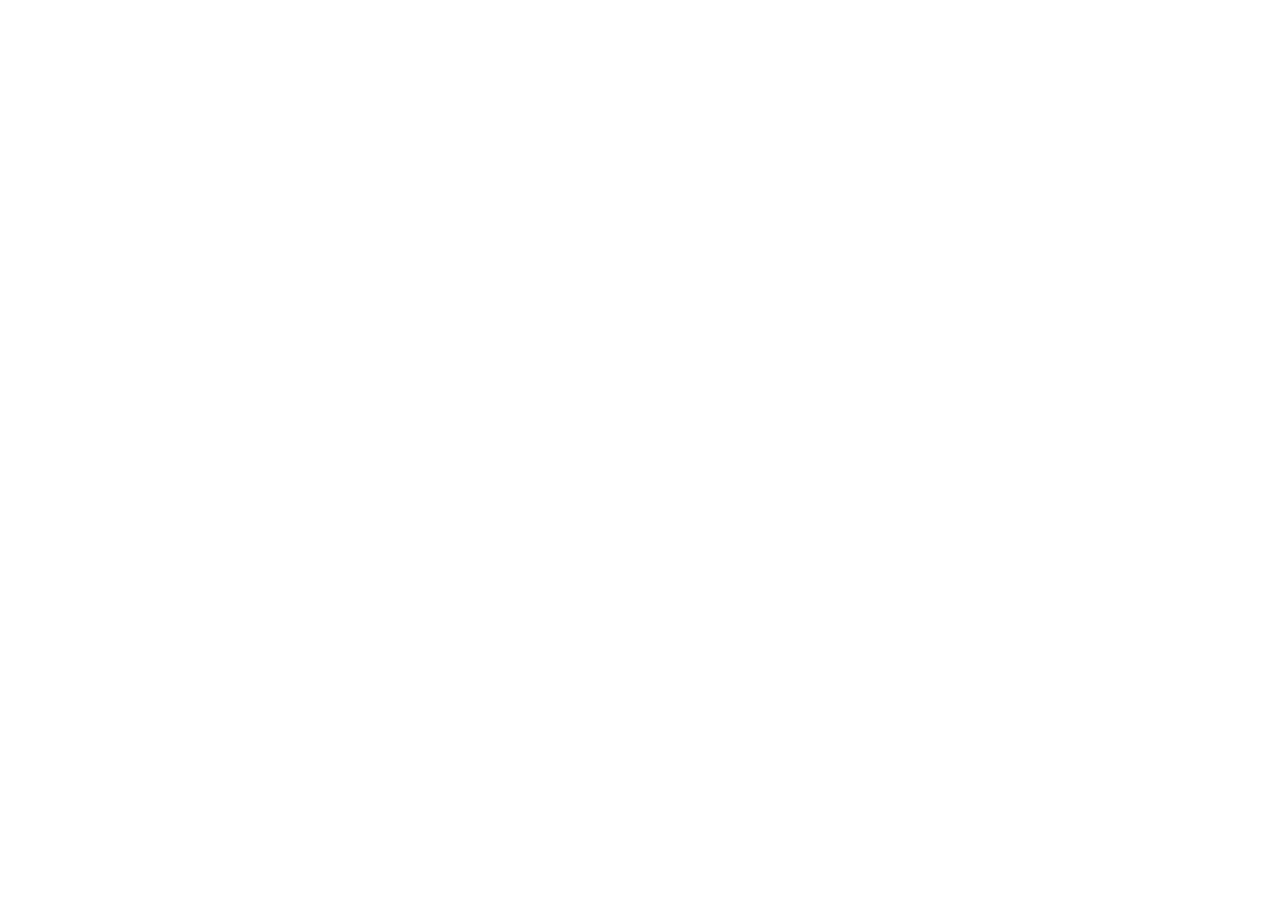
==== commit 5cc0f069: "redirect to joycejiang.space" ====
--- a/index.html
+++ b/index.html
@@ -1,6 +1,13 @@
 <!DOCTYPE html>
 <html lang="en">
   <head>
+
+    <script>
+  //redirect to new blog
+  window.location.replace('http://joycejiang.space');
+</script>
+
+
     <!-- bootstrap -->
     <link rel="stylesheet" href="https://stackpath.bootstrapcdn.com/bootstrap/4.3.1/css/bootstrap.min.css" integrity="sha384-ggOyR0iXCbMQv3Xipma34MD+dH/1fQ784/j6cY/iJTQUOhcWr7x9JvoRxT2MZw1T" crossorigin="anonymous">
 
@@ -35,185 +42,4 @@
 
   <body>
 
-
-    <nav>
-
-      <div id="header">
-        <span class="logo"> <a href="/">Joyce Jiang</a></span>
-
-      <li><button class="resume_btn"><a href="https://drive.google.com/file/d/1JXN2VnirjGYLSc2lFNW6RbAVI03nHZUC/view?usp=sharing" target="_blank" >RESUME</a></button></li>
-      </div>
-      
-    </nav>
-
-  <div id="bioNlinks">
-
-    <div class="bioBox">
-      <h4 id="news">aspiring product designer / ux engineer ‣ she/they  ‣ NYC</h4><p>
-
-      <h5>🕊 currently designing @ <a href="https://www.floodgate.com/"><b>floodgate</b></a> and <a href="https://www.linkedin.com/company/opal-la/mycompany/"><b>opal, llc</b></a>.</h5> 
-
-      <br>
-
-      <p>I'm a current first-generation second year undergraduate at <mark><b>Barnard College of Columbia University</b></mark> pursuing a B.A in <b><mark>Cognitive Science</mark></b> and minor in Science, Ethics, & Public Policy. </p>
-      <BR>
-      <p> I'm a self taught <b><mark>Product Designer</b></mark> passionate about ethical and accessible Human-Computer Interaction, designing for social good, tech ethics surrounding AI/algorithm bias, and the intersection of public policy and tech.
-      </p> <br>
-    </div>
-
-    <script>(function (document) {
-  const markers = [...document.querySelectorAll('mark')];
-  
-  const observer = new IntersectionObserver(entries => {
-    entries.forEach((entry) => {
-      if (entry.intersectionRatio > 0) {
-        entry.target.style.animationPlayState = 'running';
-        observer.unobserve(entry.target);
-      }
-    });
-  }, {
-    threshold: 0.8
-  });
-  
-  markers.forEach(mark => {
-    observer.observe(mark);
-  });
-})(document);</script>
-
-    <div class='linkBox'>
-      <span class="links">  <a href="https://joycejiang.notion.site/hi-i-m-Joyce-ac3a982149234b02b89e63e9a3ca68ec" target="_blank">ALL WORK </a> / <span>
-      <span class="links"> <a href="https://www.notion.so/Photography-Portfolio-e105809b7dbf46ec9c722bb00ac4fc60" target="_blank">PHOTOGRAPHY </a> / <span>
-      <span class="links"><a href="./writing.html" target="_blank">WRITING </a> / <span>
-      <span class="links"><a href="./about.html" target="_blank">ABOUT </a> / <span>
-    </div>
-
-
-  </div>
-
-<p></p><p><p><p></p></p></p><br>
-
-<p><center><small>[ This portfolio coding is currently a work in progress ]</small></center></p>
-
-<center><a href="#featured"><img src="https://thumbs.gfycat.com/AcidicGlamorousCirriped-max-1mb.gif" height="50px"></a></center>
-
-<p><p><p><p></p></p></p></p>
-
-<div id="featured">
-
-  <div class="project">
-      <div class="column-32">
-        <div class="description">
-          <div class="titles_project">Opal</div>
-          <div class="category">PRODUCT DESIGNER - PRESENT </div>
-          <div class="details">
-            One of three designers responsible for the user interface of web and mobile platform of Opal, an upcoming social media platform to buy and sell NFTs. <p></p>
-            <p> work under NDA: please <a href = "mailto:jj3115@columbia.edu?subject = Feedback&body = Portfolio Inquiry: Opal, llc."><mark>email</mark></a> me for more information!</p>
-          </div>
-          <div class="tags">
-            USER INTERFACE , PROTOTYPING, FIGMA, USER RESEARCH, COMPETITIVE ANALYSIS
-          </div>
-          <button class="btn-protect">[ PROTECTED 🔒 ]</button>
-        </div>
-      <!-- <div class="column-34"> -->
-        <div class="featuredpost"><img src="images/opallogo.png" loading="eager" alt=""></div>
-      <!-- </div> -->
-    </div>
-  </div> <!-- end of project -->
-
-    <div class="project">
-      <div class="column-32">
-        <div class="description">
-          <div class="titles_project">Safe Route</div>
-          <div class="sfroutes-category">FINAL COURSE PROJECT - SPRING 2021 </div>
-          <div class="details">
-            <p>How can we shift the burden of personal safety from the individual to the community, city or MTA? How can we ensure women traveling through NYC are surrounded by those who would help them instead of harm them? </p>
-            <p><i>for Columbia University Human-Centered Design and Innovation course final project </i> <p></p>
-          </div> <!--details -->
-          <div class="tags">
-            USER INTERFACE , PROTOTYPING, FIGMA, USER RESEARCH, COMPETITIVE ANALYSIS
-          </div> <!-- tags -->
-          <button class="btn-reg"><a href="https://joycejiang.notion.site/safe-route-33015bb88d4b4ca395a5f7b8f872b8fb">VIEW WORK</a></button>
-        </div>
-       <div class="column-34"> 
-        <div class="sffeaturedpost"><img src="images/safe routes.png" loading="eager" alt=""></div>
-    </div> 
-    </div>
-  </div>
-
-  <div id="row">
-    <div class="column">
-      <div class="description">
-        <div class="titles_project-2column">CoVax Track</div><p>
-        <div class="category-2column">DATATHON SUBMISSION - SPRING 2021</div>
-        <div class="covax"><img src="images/mockup_ covax track.png" loading="eager" alt=""></div>
-        <div class="details">
-        The informative platform for all COVID-19 vaccine needs.</div>
-        <div class="tags">
-        USER INTERFACE , PROTOTYPING, FIGMA, USER RESEARCH, COMPETITIVE ANALYSIS</div>
-        <button class="btn-reg"><a href="https://joycejiang.notion.site/coVax-Track-be5c3406ac134004ac66f722ecd9cfaf">VIEW WORK</a></button>
-      </div>
-    </div>
-
-    <div class="column">
-      <div class="description">
-        <div class="titles_project-2column">Netflix Wrapped</div>
-        <div class="category-2column">PERSONAL PROJECT - WINTER 2020</div>
-
-        <div class="featuredpostrow"><img src="https://static.wixstatic.com/media/6a9065_60569b303e704c7bbda3bed0ea19e1a0~mv2.png/v1/fill/w_693,h_414,al_c,lg_1,q_85/mockups%201.webp" loading="eager" alt="" height="270px"></div>
-
-        <div class="details">
-        A personal case study about a yearly review feature for Netflix.</div>
-
-        <div class="tags">
-        USER INTERFACE , PROTOTYPING, FIGMA, USER RESEARCH, COMPETITIVE ANALYSIS</div>
-
-        <button class="btn-reg"><a href="https://joycejiang.notion.site/netflix-wrapped-app-feature-c22c734979b74970a2c1641b1b4f6bf4">VIEW WORK</a></button>
-      </div>
-    </div>
-  </div> <!-- end of row? -->
-</div> <!-- featured -->
-
-
-</body>
-
-<footer>
-
-<div id="footer_outer">
-
-  <div class="footer_left"><span class="footerwelcome">welcome to my little <br>corner of the<span class="hoverline"> internet.</span></span></div>
-
-  <div class="footer_about">
-
-    Thank you so much for visiting my portfolio! You can learn more about me <a style="color:#9FC6FF;" href="./about.html"><strong>here</strong></a>. I’m also happy to chat! Say ‘hello’ at my <a style="color:#99FC6FF;" href="https://www.linkedin.com/in/joyce--jiang/"><b>LinkedIn</b></a> or my <a href="mailto:jj3115@columbia.edu">email.</a>
-
-    <p><br>For more info on my work, here is my <a style ="color: #9FC6FF;" href="https://drive.google.com/file/d/1JXN2VnirjGYLSc2lFNW6RbAVI03nHZUC/view?usp=sharing" target="_blank" ><strong>resume.</strong></a></p>
-
-  </div>
-
-  
-    <div id="links">
-      <center>
-        <a href="https://joycejiang.notion.site/hi-i-m-Joyce-ac3a982149234b02b89e63e9a3ca68ec" target="_blank"><span class="hoverline">ALL WORK ↗ </span></a>  &nbsp;&nbsp;
-
-        <a href="https://www.notion.so/Photography-Portfolio-e105809b7dbf46ec9c722bb00ac4fc60" target="_blank"><span class="hoverline">PHOTOGRAPHY ↗ </span></a> &nbsp;&nbsp;
-
-        <a href="./writing.html" target="_blank"><span class="hoverline"> WRITING ↗ </span></a> &nbsp;&nbsp;
-
-        <a href="./about.html" target="_blank"><span class="hoverline"> ABOUT ↗ </span></a>&nbsp;&nbsp;
-
-    </center>
-  </div>
-
-  <div id="creds">
-    <center>
-    <h3>Personally designed, coded, & developed with ❤️‍🔥</h3>
-    <p style="font-size:12px; font-weight:200;">© 2022 Joyce Jiang. All Rights Reserved.</p>
-  </center>
-  </div>
-
-</div>
-</footer>
-
-</div>
-
 </html>
--- a/css/style.css
+++ b/css/style.css
@@ -287,8 +287,21 @@
   padding: 2px;
 }
 
+#mydiv{
+  position: absolute;
+  z-index: 9;
+  background-color: #f1f1f1;
+  border: 1px solid #d3d3d3;
+  text-align: center;
+}
+
 #featured {
   padding: 0% 13% 0% 10%;
+  padding: 10px;
+  cursor: move;
+  z-index: 10;
+  background-color: #2196F3;
+  color: #fff;
 }
 
 .project {
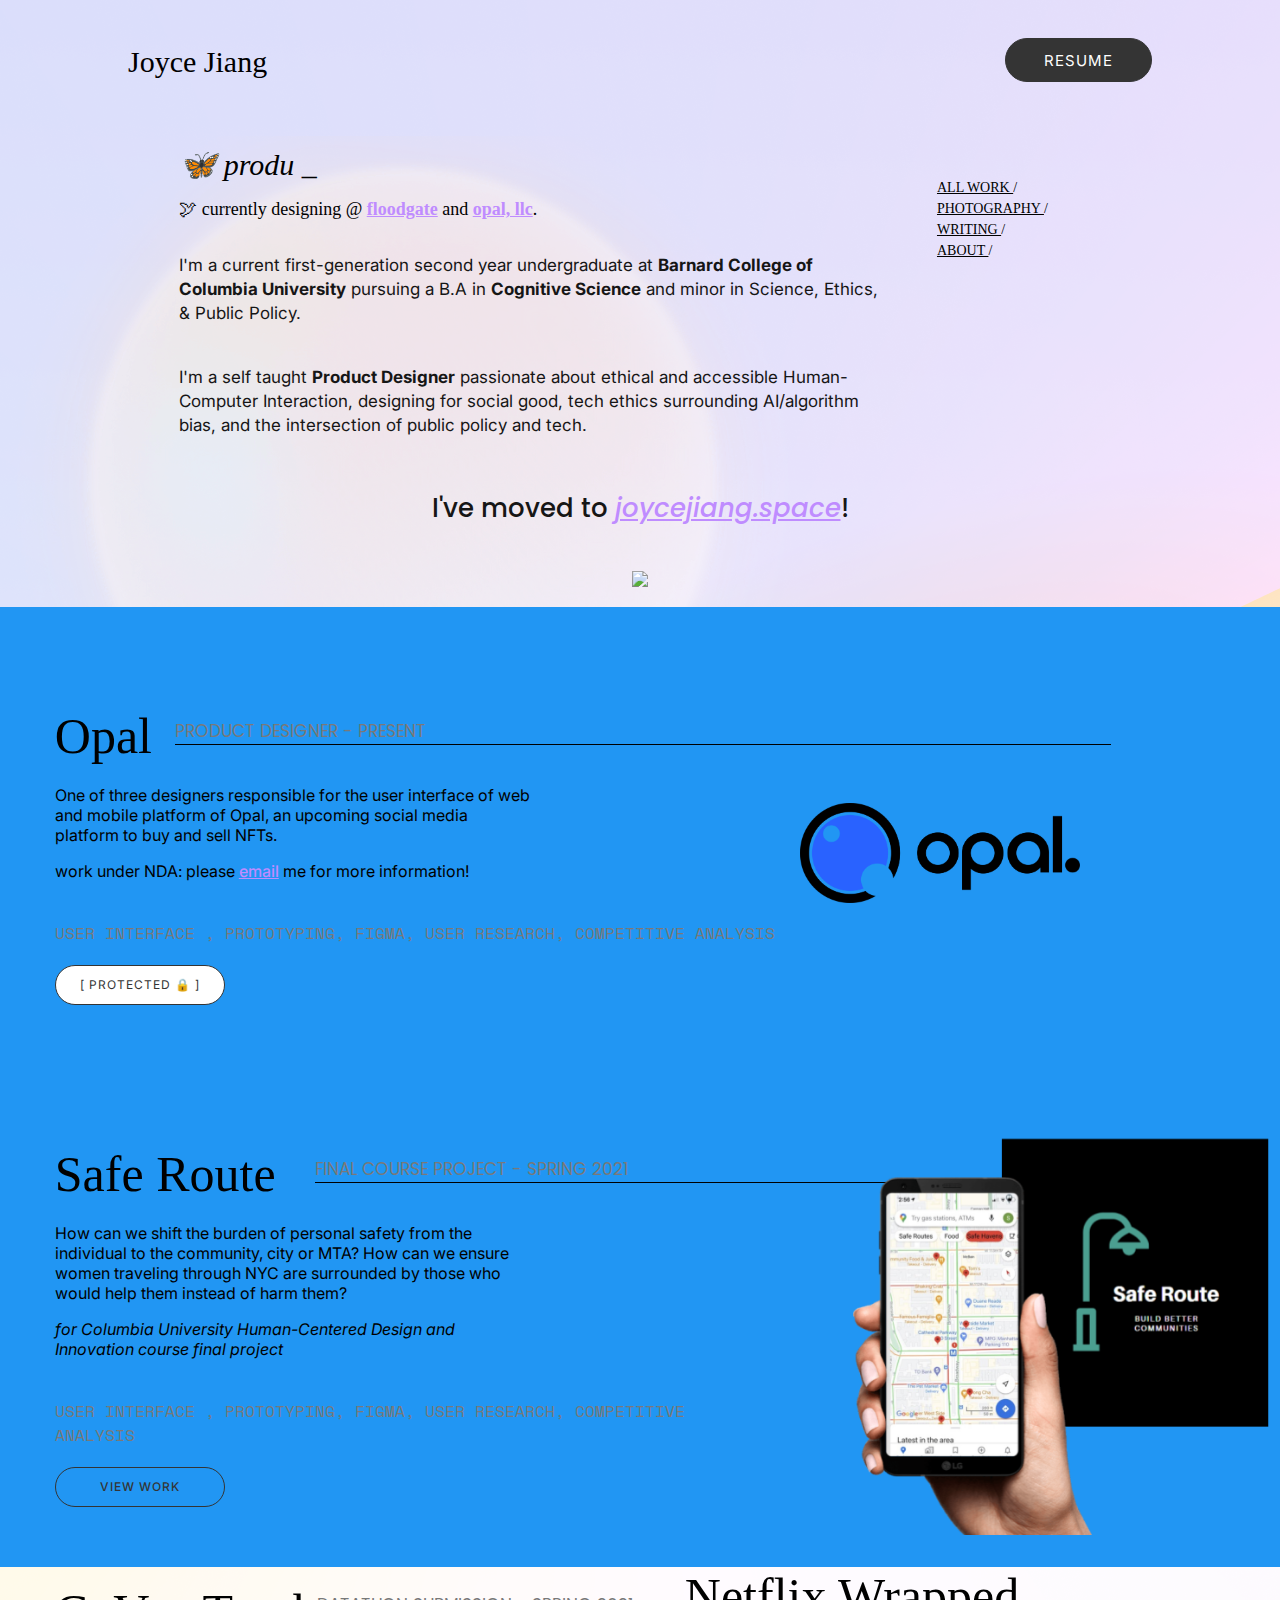
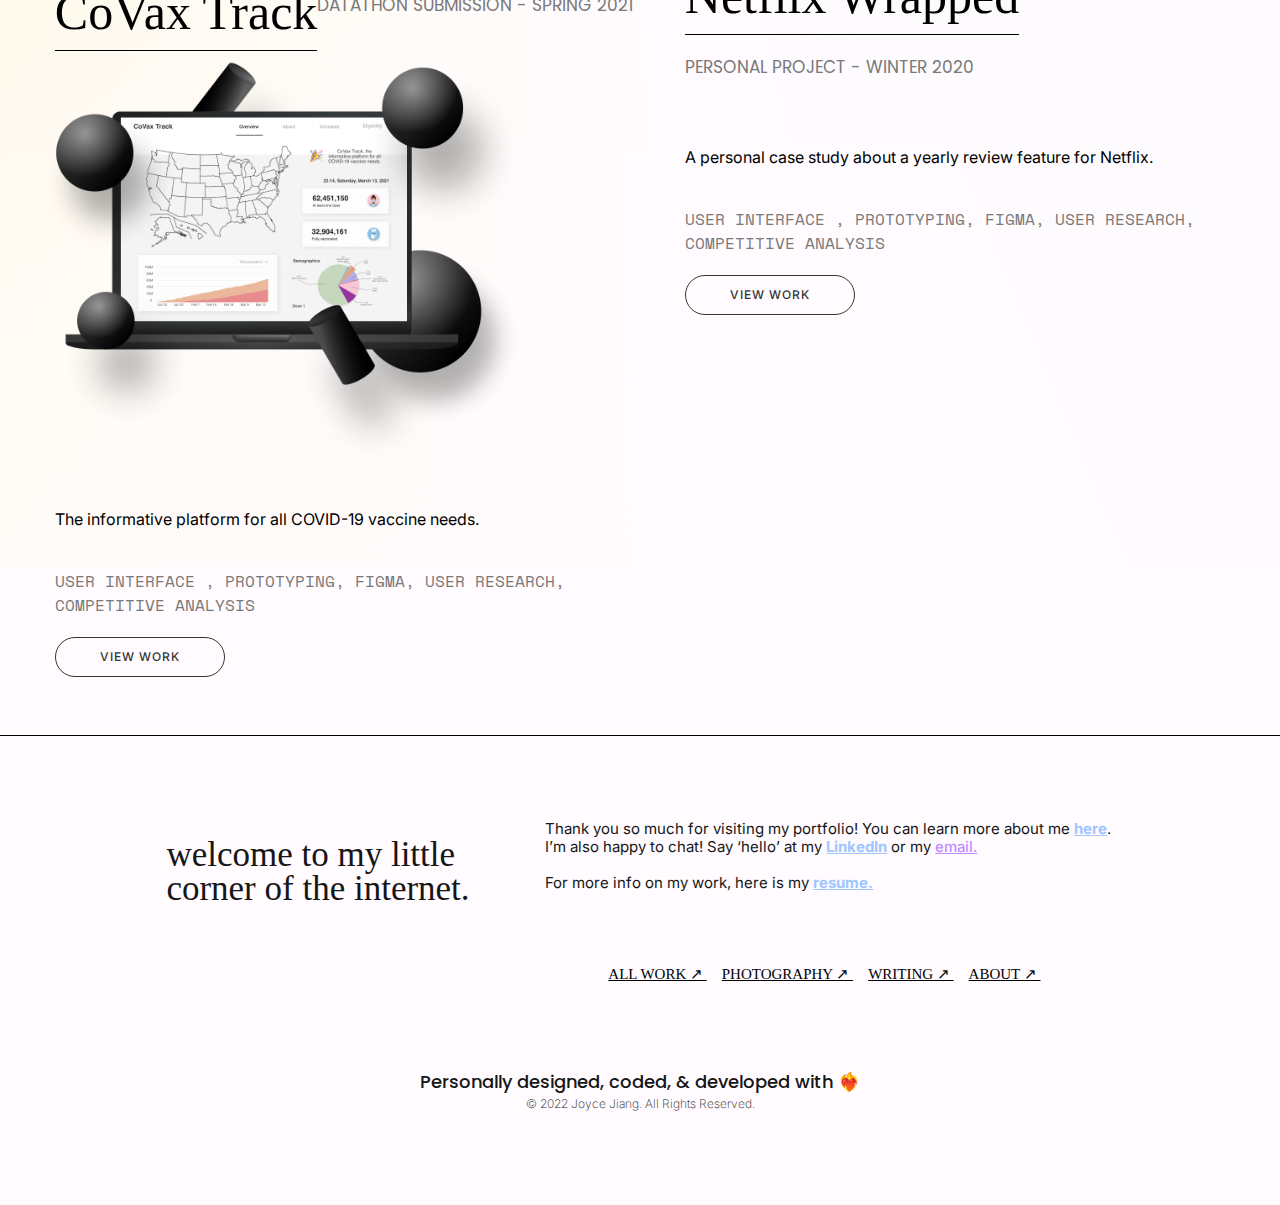
==== commit 8496c5fd: "Update index.html" ====
--- a/index.html
+++ b/index.html
@@ -2,13 +2,12 @@
 <html lang="en">
   <head>
 
-    <script>
+    <!-- <script>
   //redirect to new blog
   window.location.replace('http://joycejiang.space');
-</script>
-
-
-    <!-- bootstrap -->
+</script> -->
+
+ <!-- bootstrap -->
     <link rel="stylesheet" href="https://stackpath.bootstrapcdn.com/bootstrap/4.3.1/css/bootstrap.min.css" integrity="sha384-ggOyR0iXCbMQv3Xipma34MD+dH/1fQ784/j6cY/iJTQUOhcWr7x9JvoRxT2MZw1T" crossorigin="anonymous">
 
     <meta charset="UTF-8">
@@ -42,4 +41,195 @@
 
   <body>
 
+
+    <nav>
+
+      <div id="header">
+        <span class="logo"> <a href="/">Joyce Jiang</a></span>
+
+      <li><button class="resume_btn"><a href="https://drive.google.com/file/d/1JXN2VnirjGYLSc2lFNW6RbAVI03nHZUC/view?usp=sharing" target="_blank" >RESUME</a></button></li>
+      </div>
+      
+    </nav>
+
+  <div id="bioNlinks">
+
+    <div class="bioBox">
+      <h4 id="news">aspiring product designer / ux engineer ‣ she/they  ‣ NYC</h4><p>
+
+      <h5>🕊 currently designing @ <a href="https://www.floodgate.com/"><b>floodgate</b></a> and <a href="https://www.linkedin.com/company/opal-la/mycompany/"><b>opal, llc</b></a>.</h5> 
+
+      <br>
+
+      <p>I'm a current first-generation second year undergraduate at <mark><b>Barnard College of Columbia University</b></mark> pursuing a B.A in <b><mark>Cognitive Science</mark></b> and minor in Science, Ethics, & Public Policy. </p>
+      <BR>
+      <p> I'm a self taught <b><mark>Product Designer</b></mark> passionate about ethical and accessible Human-Computer Interaction, designing for social good, tech ethics surrounding AI/algorithm bias, and the intersection of public policy and tech.
+      </p> <br>
+    </div>
+
+    <script>(function (document) {
+  const markers = [...document.querySelectorAll('mark')];
+  
+  const observer = new IntersectionObserver(entries => {
+    entries.forEach((entry) => {
+      if (entry.intersectionRatio > 0) {
+        entry.target.style.animationPlayState = 'running';
+        observer.unobserve(entry.target);
+      }
+    });
+  }, {
+    threshold: 0.8
+  });
+  
+  markers.forEach(mark => {
+    observer.observe(mark);
+  });
+})(document);</script>
+
+    <div class='linkBox'>
+      <span class="links">  <a href="https://joycejiang.notion.site/hi-i-m-Joyce-ac3a982149234b02b89e63e9a3ca68ec" target="_blank">ALL WORK </a> / <span>
+      <span class="links"> <a href="https://www.notion.so/Photography-Portfolio-e105809b7dbf46ec9c722bb00ac4fc60" target="_blank">PHOTOGRAPHY </a> / <span>
+      <span class="links"><a href="./writing.html" target="_blank">WRITING </a> / <span>
+      <span class="links"><a href="./about.html" target="_blank">ABOUT </a> / <span>
+    </div>
+
+
+  </div>
+
+<p></p><p><p>
+
+<center>
+<h3> <big><big> I've moved to <a href="https://joycejiang.space"><i>joycejiang.space</i></a>! </big></big></h3>
+</center>
+
+<p></p></p></p><br>
+
+
+
+<center>
+
+  <a href="#featured">
+    <img src="https://thumbs.gfycat.com/AcidicGlamorousCirriped-max-1mb.gif" height="50px"></a>
+</center>
+
+<p><p><p><p></p></p></p></p>
+
+<div id="featured">
+
+  <div class="project">
+      <div class="column-32">
+        <div class="description">
+          <div class="titles_project">Opal</div>
+          <div class="category">PRODUCT DESIGNER - PRESENT </div>
+          <div class="details">
+            One of three designers responsible for the user interface of web and mobile platform of Opal, an upcoming social media platform to buy and sell NFTs. <p></p>
+            <p> work under NDA: please <a href = "mailto:jj3115@columbia.edu?subject = Feedback&body = Portfolio Inquiry: Opal, llc."><mark>email</mark></a> me for more information!</p>
+          </div>
+          <div class="tags">
+            USER INTERFACE , PROTOTYPING, FIGMA, USER RESEARCH, COMPETITIVE ANALYSIS
+          </div>
+          <button class="btn-protect">[ PROTECTED 🔒 ]</button>
+        </div>
+      <!-- <div class="column-34"> -->
+        <div class="featuredpost"><img src="images/opallogo.png" loading="eager" alt=""></div>
+      <!-- </div> -->
+    </div>
+  </div> <!-- end of project -->
+
+    <div class="project">
+      <div class="column-32">
+        <div class="description">
+          <div class="titles_project">Safe Route</div>
+          <div class="sfroutes-category">FINAL COURSE PROJECT - SPRING 2021 </div>
+          <div class="details">
+            <p>How can we shift the burden of personal safety from the individual to the community, city or MTA? How can we ensure women traveling through NYC are surrounded by those who would help them instead of harm them? </p>
+            <p><i>for Columbia University Human-Centered Design and Innovation course final project </i> <p></p>
+          </div> <!--details -->
+          <div class="tags">
+            USER INTERFACE , PROTOTYPING, FIGMA, USER RESEARCH, COMPETITIVE ANALYSIS
+          </div> <!-- tags -->
+          <button class="btn-reg"><a href="https://joycejiang.notion.site/safe-route-33015bb88d4b4ca395a5f7b8f872b8fb">VIEW WORK</a></button>
+        </div>
+       <div class="column-34"> 
+        <div class="sffeaturedpost"><img src="images/safe routes.png" loading="eager" alt=""></div>
+    </div> 
+    </div>
+  </div>
+
+  <div id="row">
+    <div class="column">
+      <div class="description">
+        <div class="titles_project-2column">CoVax Track</div><p>
+        <div class="category-2column">DATATHON SUBMISSION - SPRING 2021</div>
+        <div class="covax"><img src="images/mockup_ covax track.png" loading="eager" alt=""></div>
+        <div class="details">
+        The informative platform for all COVID-19 vaccine needs.</div>
+        <div class="tags">
+        USER INTERFACE , PROTOTYPING, FIGMA, USER RESEARCH, COMPETITIVE ANALYSIS</div>
+        <button class="btn-reg"><a href="https://joycejiang.notion.site/coVax-Track-be5c3406ac134004ac66f722ecd9cfaf">VIEW WORK</a></button>
+      </div>
+    </div>
+
+    <div class="column">
+      <div class="description">
+        <div class="titles_project-2column">Netflix Wrapped</div>
+        <div class="category-2column">PERSONAL PROJECT - WINTER 2020</div>
+
+        <div class="featuredpostrow"><img src="https://static.wixstatic.com/media/6a9065_60569b303e704c7bbda3bed0ea19e1a0~mv2.png/v1/fill/w_693,h_414,al_c,lg_1,q_85/mockups%201.webp" loading="eager" alt="" height="270px"></div>
+
+        <div class="details">
+        A personal case study about a yearly review feature for Netflix.</div>
+
+        <div class="tags">
+        USER INTERFACE , PROTOTYPING, FIGMA, USER RESEARCH, COMPETITIVE ANALYSIS</div>
+
+        <button class="btn-reg"><a href="https://joycejiang.notion.site/netflix-wrapped-app-feature-c22c734979b74970a2c1641b1b4f6bf4">VIEW WORK</a></button>
+      </div>
+    </div>
+  </div> <!-- end of row? -->
+</div> <!-- featured -->
+
+
+</body>
+
+<footer>
+
+<div id="footer_outer">
+
+  <div class="footer_left"><span class="footerwelcome">welcome to my little <br>corner of the<span class="hoverline"> internet.</span></span></div>
+
+  <div class="footer_about">
+
+    Thank you so much for visiting my portfolio! You can learn more about me <a style="color:#9FC6FF;" href="./about.html"><strong>here</strong></a>. I’m also happy to chat! Say ‘hello’ at my <a style="color:#9FC6FF;" href="https://www.linkedin.com/in/joyce--jiang/"><b>LinkedIn</b></a> or my <a href="mailto:jj3115@columbia.edu">email.</a>
+
+    <p><br>For more info on my work, here is my <a style ="color: #9FC6FF;" href="https://drive.google.com/file/d/1JXN2VnirjGYLSc2lFNW6RbAVI03nHZUC/view?usp=sharing" target="_blank" ><strong>resume.</strong></a></p>
+
+  </div>
+
+  
+    <div id="links">
+      <center>
+        <a href="https://joycejiang.notion.site/hi-i-m-Joyce-ac3a982149234b02b89e63e9a3ca68ec" target="_blank"><span class="hoverline">ALL WORK ↗ </span></a>  &nbsp;&nbsp;
+
+        <a href="https://www.notion.so/Photography-Portfolio-e105809b7dbf46ec9c722bb00ac4fc60" target="_blank"><span class="hoverline">PHOTOGRAPHY ↗ </span></a> &nbsp;&nbsp;
+
+        <a href="./writing.html" target="_blank"><span class="hoverline"> WRITING ↗ </span></a> &nbsp;&nbsp;
+
+        <a href="./about.html" target="_blank"><span class="hoverline"> ABOUT ↗ </span></a>&nbsp;&nbsp;
+
+    </center>
+  </div>
+
+  <div id="creds">
+    <center>
+    <h3>Personally designed, coded, & developed with ❤️‍🔥</h3>
+    <p style="font-size:12px; font-weight:200;">© 2022 Joyce Jiang. All Rights Reserved.</p>
+  </center>
+  </div>
+
+</div>
+</footer>
+
+</div>
+
 </html>
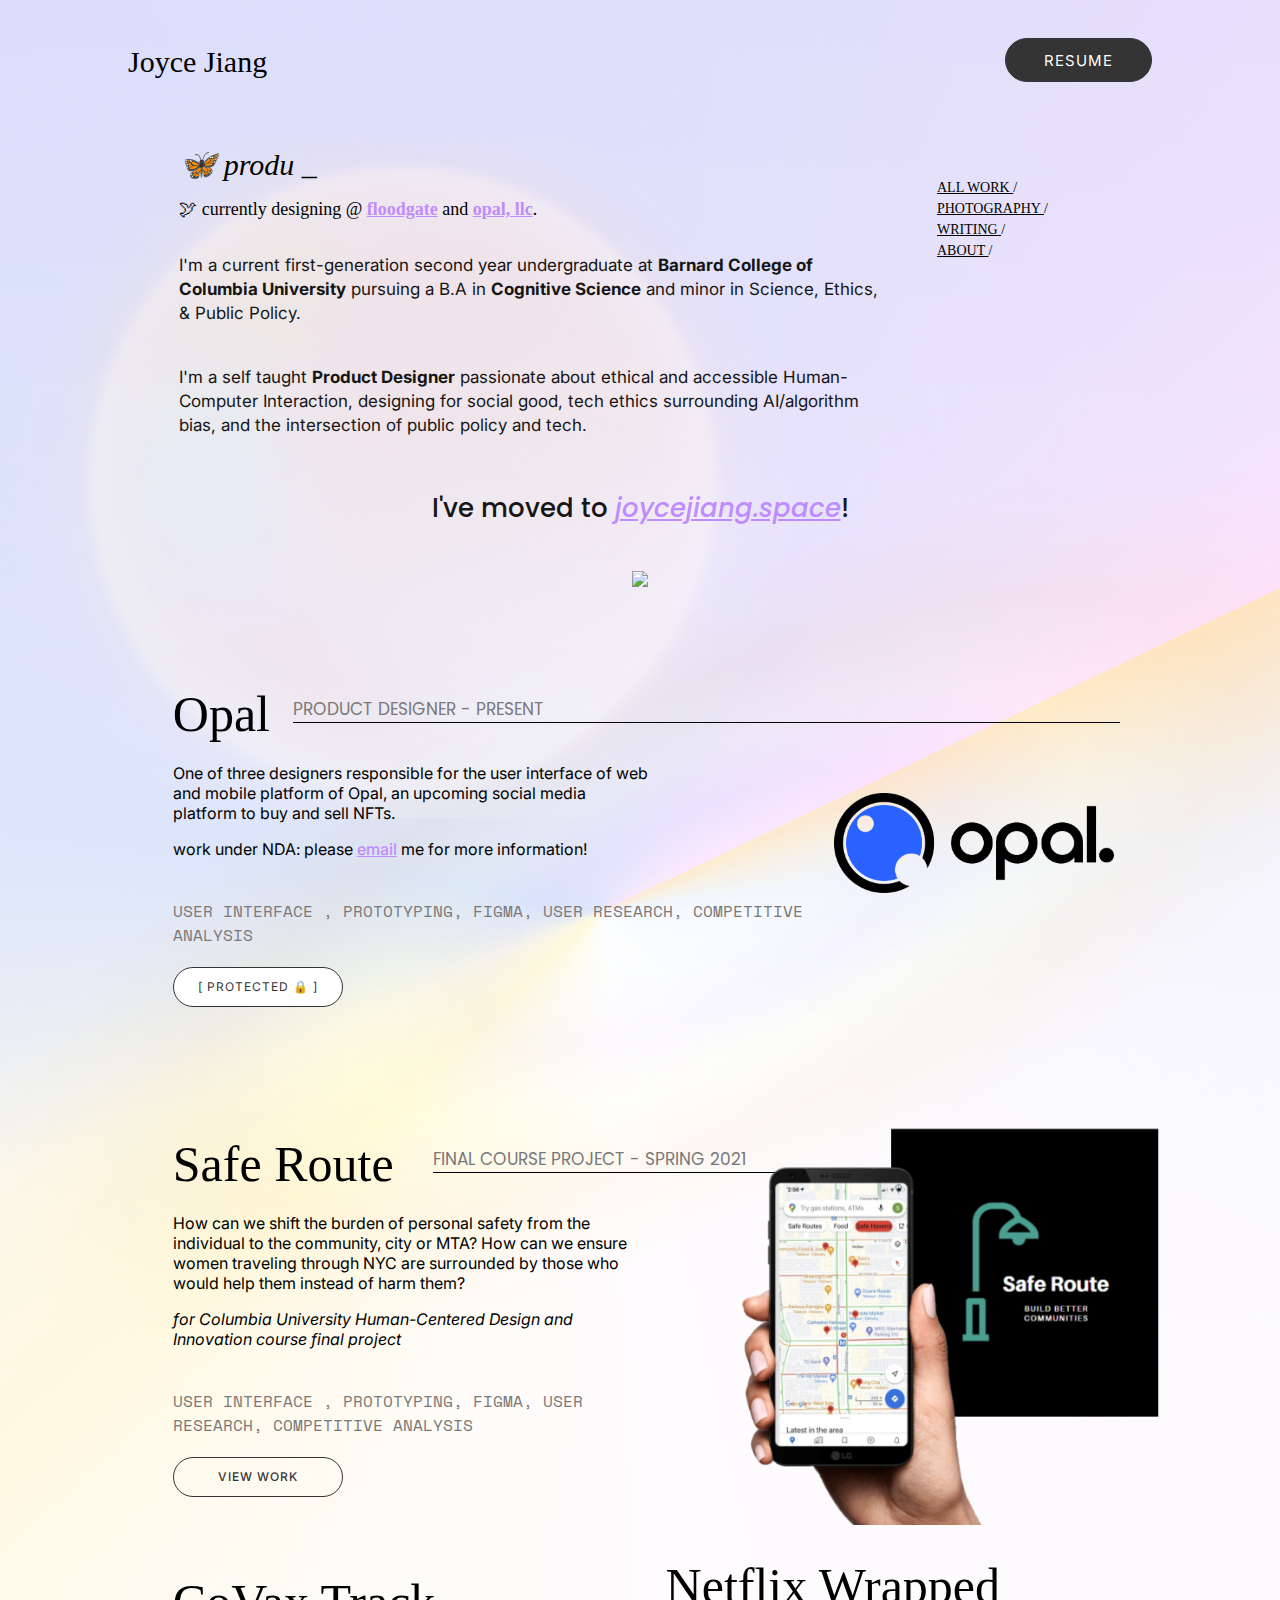
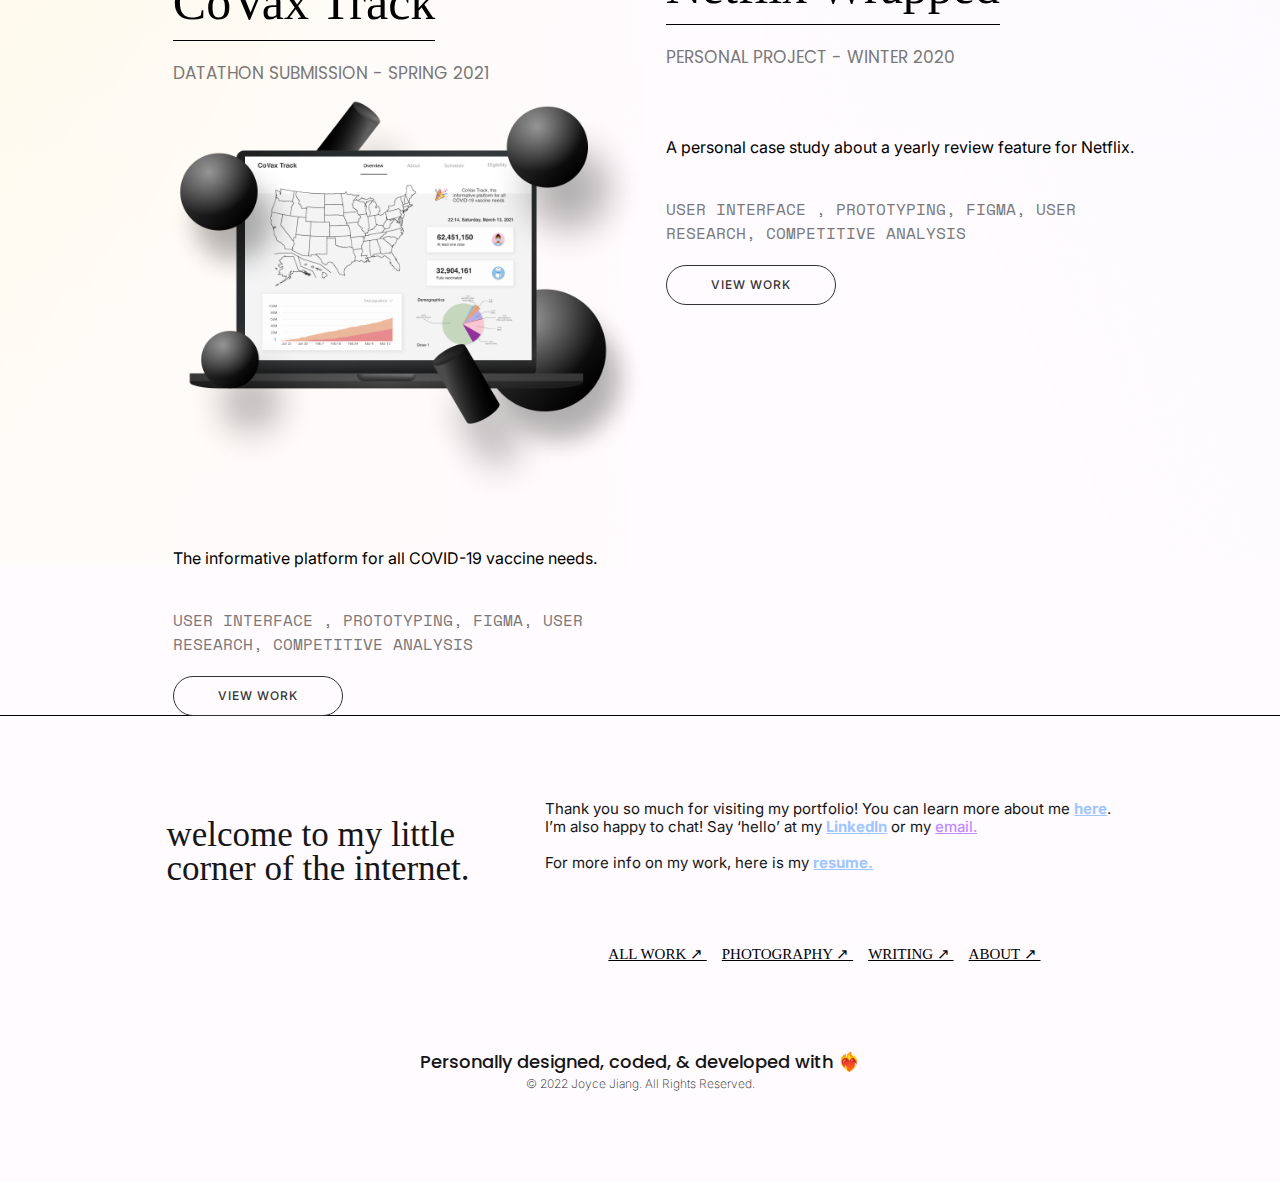
==== commit 359dd90e: "Update index.html" ====
--- a/index.html
+++ b/index.html
@@ -148,7 +148,7 @@
           <div class="tags">
             USER INTERFACE , PROTOTYPING, FIGMA, USER RESEARCH, COMPETITIVE ANALYSIS
           </div> <!-- tags -->
-          <button class="btn-reg"><a href="https://joycejiang.notion.site/safe-route-33015bb88d4b4ca395a5f7b8f872b8fb">VIEW WORK</a></button>
+          <button class="btn-reg"><a href="/sf">VIEW WORK</a></button>
         </div>
        <div class="column-34"> 
         <div class="sffeaturedpost"><img src="images/safe routes.png" loading="eager" alt=""></div>
--- a/css/style.css
+++ b/css/style.css
@@ -17,21 +17,32 @@
   src: url("../fonts/Ogg.ttf") format("truetype");
 }
 
+
+
 body {
-  background-image: url(../images/background.png);
+  background-image: url(../images/background.png); 
   background-position: center top;
   background-repeat: no-repeat;
-  background-width: 100% auto;
+  background-width: 100%;
   background-color: #FFFBFF;
   /*margin: auto;
   width: 80%;
   max-width: 1125px;
   min-width: 300px;*/
+  width: 100%;
   color: #161616;
   text-align: left;
   font-family: 'Inter', sans-serif;
   font-size: 17px;
   cursor: url(http://i.imgur.com/2qleX.jpg), auto;
+}
+
+html { 
+  background: url(../images/background.png) no-repeat center center fixed; 
+  -webkit-background-size: cover;
+  -moz-background-size: cover;
+  -o-background-size: cover;
+  background-size: cover;
 }
 
 a{
@@ -297,10 +308,7 @@
 
 #featured {
   padding: 0% 13% 0% 10%;
-  padding: 10px;
-  cursor: move;
   z-index: 10;
-  background-color: #2196F3;
   color: #fff;
 }
 
